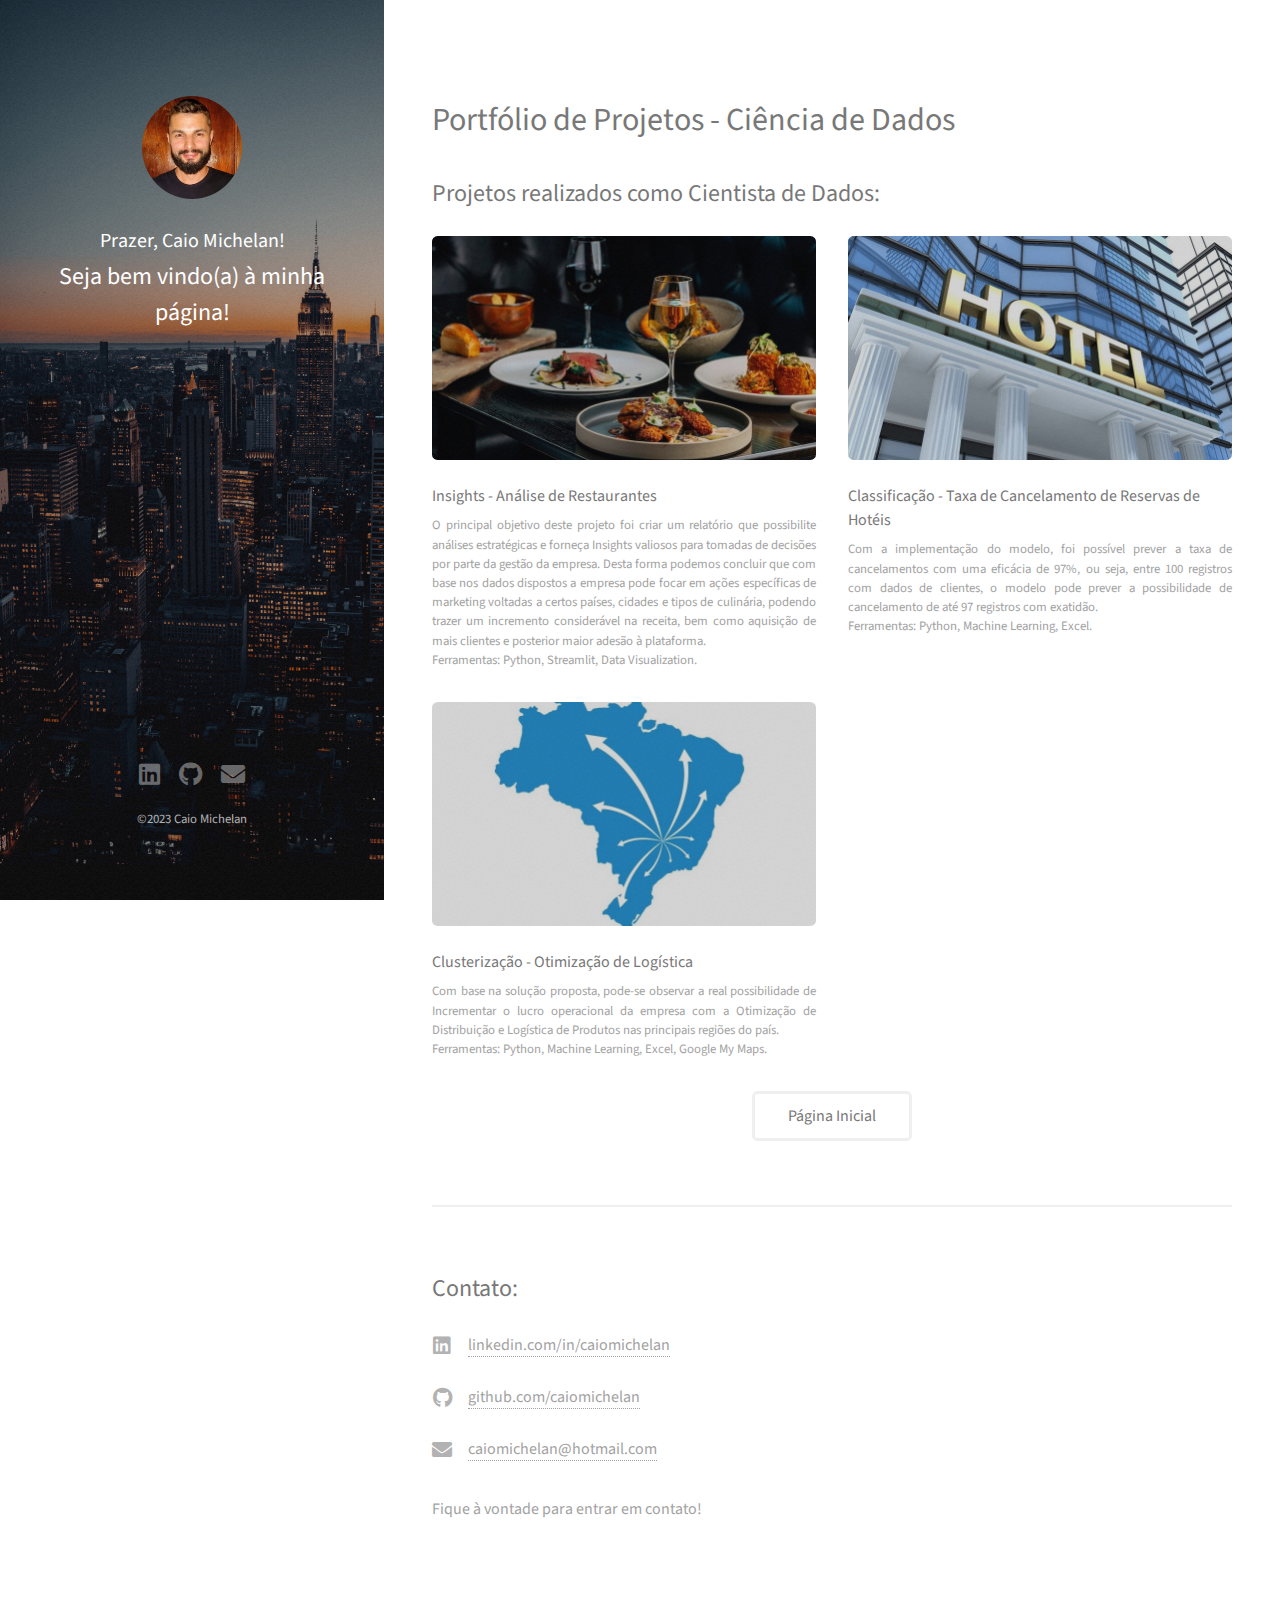
==== portfolio.html @ 1b656cb7 "Update portfolio.html" ====
<!DOCTYPE HTML>
<!--
	Strata by HTML5 UP
	html5up.net | @ajlkn
	Free for personal and commercial use under the CCA 3.0 license (html5up.net/license)
-->
<html>
	<head>
		<title>Caio Michelan</title>
		<meta charset="utf-8" />
		<meta name="viewport" content="width=device-width, initial-scale=1, user-scalable=no" />
		<link rel="stylesheet" href="assets/css/main.css" />
	</head>
	<body class="is-preload">

		<!-- Header -->
			<header id="header">
				<div class="inner" Align="center">
					<a href="index.html" class="image avatar"><img src="images/caio_michelan.jpg" alt="" /></a>
					<h1 Align="center"><strong>Prazer, Caio Michelan!<br /></strong></h1>
						<h2 Align="center">Seja bem vindo(a) à minha página!<br /></h2>
				</div>
			</header>

		<!-- Main -->
			<div id="main">

				<!-- One -->
					<section id="one">
						<h1>Portfólio de Projetos - Ciência de Dados</h1>
						<h2>Projetos realizados como Cientista de Dados:</h2>
						<div class="row">
							<article class="col-6 col-12-xsmall work-item">
								<a href="https://github.com/caiomichelan/insights-analise_restaurantes" class="image fit thumb"><img src="images/Restaurant.jpg" alt="" /></a>
								<h3>Insights - Análise de Restaurantes</h3>
								<p Align="justify">O principal objetivo deste projeto foi criar um relatório que possibilite análises estratégicas e forneça
									Insights valiosos para tomadas de decisões por parte da gestão da empresa. Desta forma podemos concluir que com base nos dados 
									dispostos a empresa pode focar em ações específicas de marketing voltadas a certos países, cidades e tipos de culinária, 
									podendo trazer um incremento considerável na receita, bem como aquisição de mais clientes e posterior maior adesão à plataforma.<br />
									Ferramentas: Python, Streamlit, Data Visualization.
								</p>
							</article>
							<article class="col-6 col-12-xsmall work-item">
								<a href="https://github.com/caiomichelan/classificacao-tx_cancel_reserv_hoteis" class="image fit thumb"><img src="images/Hotel_01.jpg" alt="" /></a>
								<h3>Classificação - Taxa de Cancelamento de Reservas de Hotéis</h3>
								<p Align="justify">Com a implementação do modelo, foi possível prever a taxa de cancelamentos com uma eficácia de 97%, ou seja,
									entre 100 registros com dados de clientes, o modelo pode prever a possibilidade de cancelamento de até 97 registros
									com exatidão.<br />
									Ferramentas: Python, Machine Learning, Excel.
								</p>
							</article>
							<article class="col-6 col-12-xsmall work-item">
								<a href="https://github.com/caiomichelan/clusterizacao-otimizacao_logistica" class="image fit thumb"><img src="images/Map_Log.jpg" alt="" /></a>
								<h3>Clusterização - Otimização de Logística</h3>
								<p Align="justify">Com base na solução proposta, pode-se observar a real possibilidade de Incrementar o lucro operacional da empresa 
									com a Otimização de Distribuição e Logística de Produtos nas principais regiões do país.<br />
									Ferramentas: Python, Machine Learning, Excel, Google My Maps.
								</p>
							</article>							
						</div>
	
						<p Align="center"><a href="index.html" class="button">Página Inicial</a></p>						

					</section>

				<!-- Two -->
					<section id="two">
						<h2>Contato:</h2>
						<div class="row">
							<div class="col-4 col-12-small">
								<ul class="labeled-icons">
									<li>
										<h3 class="icon brands fa-linkedin"><span class="label">LinkedIn</span></h3>
										<a href="https://linkedin.com/in/caiomichelan/">linkedin.com/in/caiomichelan</a>
									</li>
									<li>
										<h3 class="icon brands fa-github"><span class="label">GitHub</span></h3>
										<a href="https://github.com/caiomichelan">github.com/caiomichelan</a>
									</li>
									<li>
										<h3 class="icon solid fa-envelope"><span class="label">Email</span></h3>
										<a href="mailto:caiomichelan@hotmail.com">caiomichelan@hotmail.com</a>
									</li>
								</ul>
							</div>
						</div>
						<p>Fique à vontade para entrar em contato!</p>
					</section>

		<!-- Footer -->
			<footer id="footer" Align="center">
				<div class="inner">
					<ul class="icons">
						<li><a href="https://linkedin.com/in/caiomichelan/" class="icon brands fa-linkedin"><span class="label">LinkedIn</span></a></li>
						<li><a href="https://github.com/caiomichelan" class="icon brands fa-github"><span class="label">Github</span></a></li>
						<li><a href="mailto:caiomichelan@hotmail.com" class="icon solid fa-envelope"><span class="label">Email</span></a></li>
					</ul>
					<ul class="copyright">
						<p>&copy;2023 Caio Michelan <br />
						<!--Design: <a href="http://html5up.net">HTML5 UP</a>-->
						</p>
					</ul>
				</div>
			</footer>

		<!-- Scripts -->
			<script src="assets/js/jquery.min.js"></script>
			<script src="assets/js/jquery.poptrox.min.js"></script>
			<script src="assets/js/browser.min.js"></script>
			<script src="assets/js/breakpoints.min.js"></script>
			<script src="assets/js/util.js"></script>
			<script src="assets/js/main.js"></script>

	</body>
</html>
---- assets/css/main.css ----
@import url("fontawesome-all.min.css");
@import url("https://fonts.googleapis.com/css?family=Source+Sans+Pro:400,400italic");

/*
	Strata by HTML5 UP
	html5up.net | @ajlkn
	Free for personal and commercial use under the CCA 3.0 license (html5up.net/license)
*/

html, body, div, span, applet, object,
iframe, h1, h2, h3, h4, h5, h6, p, blockquote,
pre, a, abbr, acronym, address, big, cite,
code, del, dfn, em, img, ins, kbd, q, s, samp,
small, strike, strong, sub, sup, tt, var, b,
u, i, center, dl, dt, dd, ol, ul, li, fieldset,
form, label, legend, table, caption, tbody,
tfoot, thead, tr, th, td, article, aside,
canvas, details, embed, figure, figcaption,
footer, header, hgroup, menu, nav, output, ruby,
section, summary, time, mark, audio, video {
	margin: 0;
	padding: 0;
	border: 0;
	font-size: 100%;
	font: inherit;
	vertical-align: baseline;}

article, aside, details, figcaption, figure,
footer, header, hgroup, menu, nav, section {
	display: block;}

body {
	line-height: 1;
}

ol, ul {
	list-style: none;
}

blockquote, q {
	quotes: none;
}

	blockquote:before, blockquote:after, q:before, q:after {
		content: '';
		content: none;
	}

table {
	border-collapse: collapse;
	border-spacing: 0;
}

body {
	-webkit-text-size-adjust: none;
}

mark {
	background-color: transparent;
	color: inherit;
}

input::-moz-focus-inner {
	border: 0;
	padding: 0;
}

input, select, textarea {
	-moz-appearance: none;
	-webkit-appearance: none;
	-ms-appearance: none;
	appearance: none;
}

/* Basic */

	html {
		box-sizing: border-box;
	}

	*, *:before, *:after {
		box-sizing: inherit;
	}

	body {
		background: #fff;
	}

		body.is-preload *, body.is-preload *:before, body.is-preload *:after {
			-moz-animation: none !important;
			-webkit-animation: none !important;
			-ms-animation: none !important;
			animation: none !important;
			-moz-transition: none !important;
			-webkit-transition: none !important;
			-ms-transition: none !important;
			transition: none !important;
		}

	body, input, select, textarea {
		color: #a2a2a2;
		font-family: "Source Sans Pro", Helvetica, sans-serif;
		font-size: 16pt;
		font-weight: 400;
		line-height: 1.75em;
	}

	a {
		-moz-transition: color 0.2s ease-in-out, border-color 0.2s ease-in-out;
		-webkit-transition: color 0.2s ease-in-out, border-color 0.2s ease-in-out;
		-ms-transition: color 0.2s ease-in-out, border-color 0.2s ease-in-out;
		transition: color 0.2s ease-in-out, border-color 0.2s ease-in-out;
		border-bottom: dotted 1px;
		color: #246bf0;
		text-decoration: none;
	}

		a:hover {
			border-bottom-color: transparent;
			color: #246bf0 !important;
			text-decoration: none;
		}

	strong, b {
		color: #787878;
		font-weight: 400;
	}

	em, i {
		font-style: italic;
	}

	p {
		margin: 0 0 2em 0;
	}

	h1, h2, h3, h4, h5, h6 {
		color: #787878;
		font-weight: 400;
		line-height: 1em;
		margin: 0 0 1em 0;
	}

		h1 a, h2 a, h3 a, h4 a, h5 a, h6 a {
			color: inherit;
			text-decoration: none;
		}

	h1 {
		font-size: 2em;
		line-height: 1.5em;
	}

	h2 {
		font-size: 1.5em;
		line-height: 1.5em;
	}

	h3 {
		font-size: 1.25em;
		line-height: 1.5em;
	}

	h4 {
		font-size: 1.1em;
		line-height: 1.5em;
	}

	h5 {
		font-size: 0.9em;
		line-height: 1.5em;
	}

	h6 {
		font-size: 0.7em;
		line-height: 1.5em;
	}

	sub {
		font-size: 0.8em;
		position: relative;
		top: 0.5em;
	}

	sup {
		font-size: 0.8em;
		position: relative;
		top: -0.5em;
	}

	hr {
		border: 0;
		border-bottom: solid 2px #efefef;
		margin: 2em 0;
	}

		hr.major {
			margin: 3em 0;
		}

	blockquote {
		border-left: solid 6px #efefef;
		font-style: italic;
		margin: 0 0 2em 0;
		padding: 0.5em 0 0.5em 1.5em;
	}

	code {
		background: #f7f7f7;
		border-radius: 0.35em;
		border: solid 2px #efefef;
		font-family: "Courier New", monospace;
		font-size: 0.9em;
		margin: 0 0.25em;
		padding: 0.25em 0.65em;
	}

	pre {
		-webkit-overflow-scrolling: touch;
		font-family: "Courier New", monospace;
		font-size: 0.9em;
		margin: 0 0 2em 0;
	}

		pre code {
			display: block;
			line-height: 1.75em;
			padding: 1em 1.5em;
			overflow-x: auto;
		}

	.align-left {
		text-align: left;
	}

	.align-center {
		text-align: center;
	}

	.align-right {
		text-align: right;
	}

/* Container */

	.container {
		margin: 0 auto;
		max-width: calc(100% - 4em);
		width: 100%;
	}

		.container.xsmall {
			width: 25%;
		}

		.container.small {
			width: 50%;
		}

		.container.medium {
			width: 75%;
		}

		.container.large {
			width: 125%;
		}

		.container.xlarge {
			width: 150%;
		}

		.container.max {
			width: 100%;
		}

		@media screen and (max-width: 980px) {

			.container {
				width: 100% !important;
				max-width: 100% !important;
			}

		}

		@media screen and (max-width: 480px) {

			.container {
				max-width: calc(100% - 3em);
			}

		}

/* Row */

	.row {
		display: flex;
		flex-wrap: wrap;
		box-sizing: border-box;
		align-items: stretch;
	}

		.row > * {
			box-sizing: border-box;
		}

		.row.gtr-uniform > * > :last-child {
			margin-bottom: 0;
		}

		.row.aln-left {
			justify-content: flex-start;
		}

		.row.aln-center {
			justify-content: center;
		}

		.row.aln-right {
			justify-content: flex-end;
		}

		.row.aln-top {
			align-items: flex-start;
		}

		.row.aln-middle {
			align-items: center;
		}

		.row.aln-bottom {
			align-items: flex-end;
		}

		.row > .imp {
			order: -1;
		}

		.row > .col-1 {
			width: 8.33333%;
		}

		.row > .off-1 {
			margin-left: 8.33333%;
		}

		.row > .col-2 {
			width: 16.66667%;
		}

		.row > .off-2 {
			margin-left: 16.66667%;
		}

		.row > .col-3 {
			width: 25%;
		}

		.row > .off-3 {
			margin-left: 25%;
		}

		.row > .col-4 {
			width: 33.33333%;
		}

		.row > .off-4 {
			margin-left: 33.33333%;
		}

		.row > .col-5 {
			width: 41.66667%;
		}

		.row > .off-5 {
			margin-left: 41.66667%;
		}

		.row > .col-6 {
			width: 50%;
		}

		.row > .off-6 {
			margin-left: 50%;
		}

		.row > .col-7 {
			width: 58.33333%;
		}

		.row > .off-7 {
			margin-left: 58.33333%;
		}

		.row > .col-8 {
			width: 66.66667%;
		}

		.row > .off-8 {
			margin-left: 66.66667%;
		}

		.row > .col-9 {
			width: 75%;
		}

		.row > .off-9 {
			margin-left: 75%;
		}

		.row > .col-10 {
			width: 83.33333%;
		}

		.row > .off-10 {
			margin-left: 83.33333%;
		}

		.row > .col-11 {
			width: 91.66667%;
		}

		.row > .off-11 {
			margin-left: 91.66667%;
		}

		.row > .col-12 {
			width: 100%;
		}

		.row > .off-12 {
			margin-left: 100%;
		}

		.row.gtr-0 {
			margin-top: 0;
			margin-left: 0em;
		}

			.row.gtr-0 > * {
				padding: 0 0 0 0em;
			}

			.row.gtr-0.gtr-uniform {
				margin-top: 0em;
			}

				.row.gtr-0.gtr-uniform > * {
					padding-top: 0em;
				}

		.row.gtr-25 {
			margin-top: 0;
			margin-left: -0.625em;
		}

			.row.gtr-25 > * {
				padding: 0 0 0 0.625em;
			}

			.row.gtr-25.gtr-uniform {
				margin-top: -0.625em;
			}

				.row.gtr-25.gtr-uniform > * {
					padding-top: 0.625em;
				}

		.row.gtr-50 {
			margin-top: 0;
			margin-left: -1.25em;
		}

			.row.gtr-50 > * {
				padding: 0 0 0 1.25em;
			}

			.row.gtr-50.gtr-uniform {
				margin-top: -1.25em;
			}

				.row.gtr-50.gtr-uniform > * {
					padding-top: 1.25em;
				}

		.row {
			margin-top: 0;
			margin-left: -2.5em;
		}

			.row > * {
				padding: 0 0 0 2.5em;
			}

			.row.gtr-uniform {
				margin-top: -2.5em;
			}

				.row.gtr-uniform > * {
					padding-top: 2.5em;
				}

		.row.gtr-150 {
			margin-top: 0;
			margin-left: -3.75em;
		}

			.row.gtr-150 > * {
				padding: 0 0 0 3.75em;
			}

			.row.gtr-150.gtr-uniform {
				margin-top: -3.75em;
			}

				.row.gtr-150.gtr-uniform > * {
					padding-top: 3.75em;
				}

		.row.gtr-200 {
			margin-top: 0;
			margin-left: -5em;
		}

			.row.gtr-200 > * {
				padding: 0 0 0 5em;
			}

			.row.gtr-200.gtr-uniform {
				margin-top: -5em;
			}

				.row.gtr-200.gtr-uniform > * {
					padding-top: 5em;
				}

		@media screen and (max-width: 1800px) {

			.row {
				display: flex;
				flex-wrap: wrap;
				box-sizing: border-box;
				align-items: stretch;
			}

				.row > * {
					box-sizing: border-box;
				}

				.row.gtr-uniform > * > :last-child {
					margin-bottom: 0;
				}

				.row.aln-left {
					justify-content: flex-start;
				}

				.row.aln-center {
					justify-content: center;
				}

				.row.aln-right {
					justify-content: flex-end;
				}

				.row.aln-top {
					align-items: flex-start;
				}

				.row.aln-middle {
					align-items: center;
				}

				.row.aln-bottom {
					align-items: flex-end;
				}

				.row > .imp-xlarge {
					order: -1;
				}

				.row > .col-1-xlarge {
					width: 8.33333%;
				}

				.row > .off-1-xlarge {
					margin-left: 8.33333%;
				}

				.row > .col-2-xlarge {
					width: 16.66667%;
				}

				.row > .off-2-xlarge {
					margin-left: 16.66667%;
				}

				.row > .col-3-xlarge {
					width: 25%;
				}

				.row > .off-3-xlarge {
					margin-left: 25%;
				}

				.row > .col-4-xlarge {
					width: 33.33333%;
				}

				.row > .off-4-xlarge {
					margin-left: 33.33333%;
				}

				.row > .col-5-xlarge {
					width: 41.66667%;
				}

				.row > .off-5-xlarge {
					margin-left: 41.66667%;
				}

				.row > .col-6-xlarge {
					width: 50%;
				}

				.row > .off-6-xlarge {
					margin-left: 50%;
				}

				.row > .col-7-xlarge {
					width: 58.33333%;
				}

				.row > .off-7-xlarge {
					margin-left: 58.33333%;
				}

				.row > .col-8-xlarge {
					width: 66.66667%;
				}

				.row > .off-8-xlarge {
					margin-left: 66.66667%;
				}

				.row > .col-9-xlarge {
					width: 75%;
				}

				.row > .off-9-xlarge {
					margin-left: 75%;
				}

				.row > .col-10-xlarge {
					width: 83.33333%;
				}

				.row > .off-10-xlarge {
					margin-left: 83.33333%;
				}

				.row > .col-11-xlarge {
					width: 91.66667%;
				}

				.row > .off-11-xlarge {
					margin-left: 91.66667%;
				}

				.row > .col-12-xlarge {
					width: 100%;
				}

				.row > .off-12-xlarge {
					margin-left: 100%;
				}

				.row.gtr-0 {
					margin-top: 0;
					margin-left: 0em;
				}

					.row.gtr-0 > * {
						padding: 0 0 0 0em;
					}

					.row.gtr-0.gtr-uniform {
						margin-top: 0em;
					}

						.row.gtr-0.gtr-uniform > * {
							padding-top: 0em;
						}

				.row.gtr-25 {
					margin-top: 0;
					margin-left: -0.625em;
				}

					.row.gtr-25 > * {
						padding: 0 0 0 0.625em;
					}

					.row.gtr-25.gtr-uniform {
						margin-top: -0.625em;
					}

						.row.gtr-25.gtr-uniform > * {
							padding-top: 0.625em;
						}

				.row.gtr-50 {
					margin-top: 0;
					margin-left: -1.25em;
				}

					.row.gtr-50 > * {
						padding: 0 0 0 1.25em;
					}

					.row.gtr-50.gtr-uniform {
						margin-top: -1.25em;
					}

						.row.gtr-50.gtr-uniform > * {
							padding-top: 1.25em;
						}

				.row {
					margin-top: 0;
					margin-left: -2.5em;
				}

					.row > * {
						padding: 0 0 0 2.5em;
					}

					.row.gtr-uniform {
						margin-top: -2.5em;
					}

						.row.gtr-uniform > * {
							padding-top: 2.5em;
						}

				.row.gtr-150 {
					margin-top: 0;
					margin-left: -3.75em;
				}

					.row.gtr-150 > * {
						padding: 0 0 0 3.75em;
					}

					.row.gtr-150.gtr-uniform {
						margin-top: -3.75em;
					}

						.row.gtr-150.gtr-uniform > * {
							padding-top: 3.75em;
						}

				.row.gtr-200 {
					margin-top: 0;
					margin-left: -5em;
				}

					.row.gtr-200 > * {
						padding: 0 0 0 5em;
					}

					.row.gtr-200.gtr-uniform {
						margin-top: -5em;
					}

						.row.gtr-200.gtr-uniform > * {
							padding-top: 5em;
						}

		}

		@media screen and (max-width: 1280px) {

			.row {
				display: flex;
				flex-wrap: wrap;
				box-sizing: border-box;
				align-items: stretch;
			}

				.row > * {
					box-sizing: border-box;
				}

				.row.gtr-uniform > * > :last-child {
					margin-bottom: 0;
				}

				.row.aln-left {
					justify-content: flex-start;
				}

				.row.aln-center {
					justify-content: center;
				}

				.row.aln-right {
					justify-content: flex-end;
				}

				.row.aln-top {
					align-items: flex-start;
				}

				.row.aln-middle {
					align-items: center;
				}

				.row.aln-bottom {
					align-items: flex-end;
				}

				.row > .imp-large {
					order: -1;
				}

				.row > .col-1-large {
					width: 8.33333%;
				}

				.row > .off-1-large {
					margin-left: 8.33333%;
				}

				.row > .col-2-large {
					width: 16.66667%;
				}

				.row > .off-2-large {
					margin-left: 16.66667%;
				}

				.row > .col-3-large {
					width: 25%;
				}

				.row > .off-3-large {
					margin-left: 25%;
				}

				.row > .col-4-large {
					width: 33.33333%;
				}

				.row > .off-4-large {
					margin-left: 33.33333%;
				}

				.row > .col-5-large {
					width: 41.66667%;
				}

				.row > .off-5-large {
					margin-left: 41.66667%;
				}

				.row > .col-6-large {
					width: 50%;
				}

				.row > .off-6-large {
					margin-left: 50%;
				}

				.row > .col-7-large {
					width: 58.33333%;
				}

				.row > .off-7-large {
					margin-left: 58.33333%;
				}

				.row > .col-8-large {
					width: 66.66667%;
				}

				.row > .off-8-large {
					margin-left: 66.66667%;
				}

				.row > .col-9-large {
					width: 75%;
				}

				.row > .off-9-large {
					margin-left: 75%;
				}

				.row > .col-10-large {
					width: 83.33333%;
				}

				.row > .off-10-large {
					margin-left: 83.33333%;
				}

				.row > .col-11-large {
					width: 91.66667%;
				}

				.row > .off-11-large {
					margin-left: 91.66667%;
				}

				.row > .col-12-large {
					width: 100%;
				}

				.row > .off-12-large {
					margin-left: 100%;
				}

				.row.gtr-0 {
					margin-top: 0;
					margin-left: 0em;
				}

					.row.gtr-0 > * {
						padding: 0 0 0 0em;
					}

					.row.gtr-0.gtr-uniform {
						margin-top: 0em;
					}

						.row.gtr-0.gtr-uniform > * {
							padding-top: 0em;
						}

				.row.gtr-25 {
					margin-top: 0;
					margin-left: -0.5em;
				}

					.row.gtr-25 > * {
						padding: 0 0 0 0.5em;
					}

					.row.gtr-25.gtr-uniform {
						margin-top: -0.5em;
					}

						.row.gtr-25.gtr-uniform > * {
							padding-top: 0.5em;
						}

				.row.gtr-50 {
					margin-top: 0;
					margin-left: -1em;
				}

					.row.gtr-50 > * {
						padding: 0 0 0 1em;
					}

					.row.gtr-50.gtr-uniform {
						margin-top: -1em;
					}

						.row.gtr-50.gtr-uniform > * {
							padding-top: 1em;
						}

				.row {
					margin-top: 0;
					margin-left: -2em;
				}

					.row > * {
						padding: 0 0 0 2em;
					}

					.row.gtr-uniform {
						margin-top: -2em;
					}

						.row.gtr-uniform > * {
							padding-top: 2em;
						}

				.row.gtr-150 {
					margin-top: 0;
					margin-left: -3em;
				}

					.row.gtr-150 > * {
						padding: 0 0 0 3em;
					}

					.row.gtr-150.gtr-uniform {
						margin-top: -3em;
					}

						.row.gtr-150.gtr-uniform > * {
							padding-top: 3em;
						}

				.row.gtr-200 {
					margin-top: 0;
					margin-left: -4em;
				}

					.row.gtr-200 > * {
						padding: 0 0 0 4em;
					}

					.row.gtr-200.gtr-uniform {
						margin-top: -4em;
					}

						.row.gtr-200.gtr-uniform > * {
							padding-top: 4em;
						}

		}

		@media screen and (max-width: 980px) {

			.row {
				display: flex;
				flex-wrap: wrap;
				box-sizing: border-box;
				align-items: stretch;
			}

				.row > * {
					box-sizing: border-box;
				}

				.row.gtr-uniform > * > :last-child {
					margin-bottom: 0;
				}

				.row.aln-left {
					justify-content: flex-start;
				}

				.row.aln-center {
					justify-content: center;
				}

				.row.aln-right {
					justify-content: flex-end;
				}

				.row.aln-top {
					align-items: flex-start;
				}

				.row.aln-middle {
					align-items: center;
				}

				.row.aln-bottom {
					align-items: flex-end;
				}

				.row > .imp-medium {
					order: -1;
				}

				.row > .col-1-medium {
					width: 8.33333%;
				}

				.row > .off-1-medium {
					margin-left: 8.33333%;
				}

				.row > .col-2-medium {
					width: 16.66667%;
				}

				.row > .off-2-medium {
					margin-left: 16.66667%;
				}

				.row > .col-3-medium {
					width: 25%;
				}

				.row > .off-3-medium {
					margin-left: 25%;
				}

				.row > .col-4-medium {
					width: 33.33333%;
				}

				.row > .off-4-medium {
					margin-left: 33.33333%;
				}

				.row > .col-5-medium {
					width: 41.66667%;
				}

				.row > .off-5-medium {
					margin-left: 41.66667%;
				}

				.row > .col-6-medium {
					width: 50%;
				}

				.row > .off-6-medium {
					margin-left: 50%;
				}

				.row > .col-7-medium {
					width: 58.33333%;
				}

				.row > .off-7-medium {
					margin-left: 58.33333%;
				}

				.row > .col-8-medium {
					width: 66.66667%;
				}

				.row > .off-8-medium {
					margin-left: 66.66667%;
				}

				.row > .col-9-medium {
					width: 75%;
				}

				.row > .off-9-medium {
					margin-left: 75%;
				}

				.row > .col-10-medium {
					width: 83.33333%;
				}

				.row > .off-10-medium {
					margin-left: 83.33333%;
				}

				.row > .col-11-medium {
					width: 91.66667%;
				}

				.row > .off-11-medium {
					margin-left: 91.66667%;
				}

				.row > .col-12-medium {
					width: 100%;
				}

				.row > .off-12-medium {
					margin-left: 100%;
				}

				.row.gtr-0 {
					margin-top: 0;
					margin-left: 0em;
				}

					.row.gtr-0 > * {
						padding: 0 0 0 0em;
					}

					.row.gtr-0.gtr-uniform {
						margin-top: 0em;
					}

						.row.gtr-0.gtr-uniform > * {
							padding-top: 0em;
						}

				.row.gtr-25 {
					margin-top: 0;
					margin-left: -0.5em;
				}

					.row.gtr-25 > * {
						padding: 0 0 0 0.5em;
					}

					.row.gtr-25.gtr-uniform {
						margin-top: -0.5em;
					}

						.row.gtr-25.gtr-uniform > * {
							padding-top: 0.5em;
						}

				.row.gtr-50 {
					margin-top: 0;
					margin-left: -1em;
				}

					.row.gtr-50 > * {
						padding: 0 0 0 1em;
					}

					.row.gtr-50.gtr-uniform {
						margin-top: -1em;
					}

						.row.gtr-50.gtr-uniform > * {
							padding-top: 1em;
						}

				.row {
					margin-top: 0;
					margin-left: -2em;
				}

					.row > * {
						padding: 0 0 0 2em;
					}

					.row.gtr-uniform {
						margin-top: -2em;
					}

						.row.gtr-uniform > * {
							padding-top: 2em;
						}

				.row.gtr-150 {
					margin-top: 0;
					margin-left: -3em;
				}

					.row.gtr-150 > * {
						padding: 0 0 0 3em;
					}

					.row.gtr-150.gtr-uniform {
						margin-top: -3em;
					}

						.row.gtr-150.gtr-uniform > * {
							padding-top: 3em;
						}

				.row.gtr-200 {
					margin-top: 0;
					margin-left: -4em;
				}

					.row.gtr-200 > * {
						padding: 0 0 0 4em;
					}

					.row.gtr-200.gtr-uniform {
						margin-top: -4em;
					}

						.row.gtr-200.gtr-uniform > * {
							padding-top: 4em;
						}

		}

		@media screen and (max-width: 736px) {

			.row {
				display: flex;
				flex-wrap: wrap;
				box-sizing: border-box;
				align-items: stretch;
			}

				.row > * {
					box-sizing: border-box;
				}

				.row.gtr-uniform > * > :last-child {
					margin-bottom: 0;
				}

				.row.aln-left {
					justify-content: flex-start;
				}

				.row.aln-center {
					justify-content: center;
				}

				.row.aln-right {
					justify-content: flex-end;
				}

				.row.aln-top {
					align-items: flex-start;
				}

				.row.aln-middle {
					align-items: center;
				}

				.row.aln-bottom {
					align-items: flex-end;
				}

				.row > .imp-small {
					order: -1;
				}

				.row > .col-1-small {
					width: 8.33333%;
				}

				.row > .off-1-small {
					margin-left: 8.33333%;
				}

				.row > .col-2-small {
					width: 16.66667%;
				}

				.row > .off-2-small {
					margin-left: 16.66667%;
				}

				.row > .col-3-small {
					width: 25%;
				}

				.row > .off-3-small {
					margin-left: 25%;
				}

				.row > .col-4-small {
					width: 33.33333%;
				}

				.row > .off-4-small {
					margin-left: 33.33333%;
				}

				.row > .col-5-small {
					width: 41.66667%;
				}

				.row > .off-5-small {
					margin-left: 41.66667%;
				}

				.row > .col-6-small {
					width: 50%;
				}

				.row > .off-6-small {
					margin-left: 50%;
				}

				.row > .col-7-small {
					width: 58.33333%;
				}

				.row > .off-7-small {
					margin-left: 58.33333%;
				}

				.row > .col-8-small {
					width: 66.66667%;
				}

				.row > .off-8-small {
					margin-left: 66.66667%;
				}

				.row > .col-9-small {
					width: 75%;
				}

				.row > .off-9-small {
					margin-left: 75%;
				}

				.row > .col-10-small {
					width: 83.33333%;
				}

				.row > .off-10-small {
					margin-left: 83.33333%;
				}

				.row > .col-11-small {
					width: 91.66667%;
				}

				.row > .off-11-small {
					margin-left: 91.66667%;
				}

				.row > .col-12-small {
					width: 100%;
				}

				.row > .off-12-small {
					margin-left: 100%;
				}

				.row.gtr-0 {
					margin-top: 0;
					margin-left: 0em;
				}

					.row.gtr-0 > * {
						padding: 0 0 0 0em;
					}

					.row.gtr-0.gtr-uniform {
						margin-top: 0em;
					}

						.row.gtr-0.gtr-uniform > * {
							padding-top: 0em;
						}

				.row.gtr-25 {
					margin-top: 0;
					margin-left: -0.375em;
				}

					.row.gtr-25 > * {
						padding: 0 0 0 0.375em;
					}

					.row.gtr-25.gtr-uniform {
						margin-top: -0.375em;
					}

						.row.gtr-25.gtr-uniform > * {
							padding-top: 0.375em;
						}

				.row.gtr-50 {
					margin-top: 0;
					margin-left: -0.75em;
				}

					.row.gtr-50 > * {
						padding: 0 0 0 0.75em;
					}

					.row.gtr-50.gtr-uniform {
						margin-top: -0.75em;
					}

						.row.gtr-50.gtr-uniform > * {
							padding-top: 0.75em;
						}

				.row {
					margin-top: 0;
					margin-left: -1.5em;
				}

					.row > * {
						padding: 0 0 0 1.5em;
					}

					.row.gtr-uniform {
						margin-top: -1.5em;
					}

						.row.gtr-uniform > * {
							padding-top: 1.5em;
						}

				.row.gtr-150 {
					margin-top: 0;
					margin-left: -2.25em;
				}

					.row.gtr-150 > * {
						padding: 0 0 0 2.25em;
					}

					.row.gtr-150.gtr-uniform {
						margin-top: -2.25em;
					}

						.row.gtr-150.gtr-uniform > * {
							padding-top: 2.25em;
						}

				.row.gtr-200 {
					margin-top: 0;
					margin-left: -3em;
				}

					.row.gtr-200 > * {
						padding: 0 0 0 3em;
					}

					.row.gtr-200.gtr-uniform {
						margin-top: -3em;
					}

						.row.gtr-200.gtr-uniform > * {
							padding-top: 3em;
						}

		}

		@media screen and (max-width: 480px) {

			.row {
				display: flex;
				flex-wrap: wrap;
				box-sizing: border-box;
				align-items: stretch;
			}

				.row > * {
					box-sizing: border-box;
				}

				.row.gtr-uniform > * > :last-child {
					margin-bottom: 0;
				}

				.row.aln-left {
					justify-content: flex-start;
				}

				.row.aln-center {
					justify-content: center;
				}

				.row.aln-right {
					justify-content: flex-end;
				}

				.row.aln-top {
					align-items: flex-start;
				}

				.row.aln-middle {
					align-items: center;
				}

				.row.aln-bottom {
					align-items: flex-end;
				}

				.row > .imp-xsmall {
					order: -1;
				}

				.row > .col-1-xsmall {
					width: 8.33333%;
				}

				.row > .off-1-xsmall {
					margin-left: 8.33333%;
				}

				.row > .col-2-xsmall {
					width: 16.66667%;
				}

				.row > .off-2-xsmall {
					margin-left: 16.66667%;
				}

				.row > .col-3-xsmall {
					width: 25%;
				}

				.row > .off-3-xsmall {
					margin-left: 25%;
				}

				.row > .col-4-xsmall {
					width: 33.33333%;
				}

				.row > .off-4-xsmall {
					margin-left: 33.33333%;
				}

				.row > .col-5-xsmall {
					width: 41.66667%;
				}

				.row > .off-5-xsmall {
					margin-left: 41.66667%;
				}

				.row > .col-6-xsmall {
					width: 50%;
				}

				.row > .off-6-xsmall {
					margin-left: 50%;
				}

				.row > .col-7-xsmall {
					width: 58.33333%;
				}

				.row > .off-7-xsmall {
					margin-left: 58.33333%;
				}

				.row > .col-8-xsmall {
					width: 66.66667%;
				}

				.row > .off-8-xsmall {
					margin-left: 66.66667%;
				}

				.row > .col-9-xsmall {
					width: 75%;
				}

				.row > .off-9-xsmall {
					margin-left: 75%;
				}

				.row > .col-10-xsmall {
					width: 83.33333%;
				}

				.row > .off-10-xsmall {
					margin-left: 83.33333%;
				}

				.row > .col-11-xsmall {
					width: 91.66667%;
				}

				.row > .off-11-xsmall {
					margin-left: 91.66667%;
				}

				.row > .col-12-xsmall {
					width: 100%;
				}

				.row > .off-12-xsmall {
					margin-left: 100%;
				}

				.row.gtr-0 {
					margin-top: 0;
					margin-left: 0em;
				}

					.row.gtr-0 > * {
						padding: 0 0 0 0em;
					}

					.row.gtr-0.gtr-uniform {
						margin-top: 0em;
					}

						.row.gtr-0.gtr-uniform > * {
							padding-top: 0em;
						}

				.row.gtr-25 {
					margin-top: 0;
					margin-left: -0.375em;
				}

					.row.gtr-25 > * {
						padding: 0 0 0 0.375em;
					}

					.row.gtr-25.gtr-uniform {
						margin-top: -0.375em;
					}

						.row.gtr-25.gtr-uniform > * {
							padding-top: 0.375em;
						}

				.row.gtr-50 {
					margin-top: 0;
					margin-left: -0.75em;
				}

					.row.gtr-50 > * {
						padding: 0 0 0 0.75em;
					}

					.row.gtr-50.gtr-uniform {
						margin-top: -0.75em;
					}

						.row.gtr-50.gtr-uniform > * {
							padding-top: 0.75em;
						}

				.row {
					margin-top: 0;
					margin-left: -1.5em;
				}

					.row > * {
						padding: 0 0 0 1.5em;
					}

					.row.gtr-uniform {
						margin-top: -1.5em;
					}

						.row.gtr-uniform > * {
							padding-top: 1.5em;
						}

				.row.gtr-150 {
					margin-top: 0;
					margin-left: -2.25em;
				}

					.row.gtr-150 > * {
						padding: 0 0 0 2.25em;
					}

					.row.gtr-150.gtr-uniform {
						margin-top: -2.25em;
					}

						.row.gtr-150.gtr-uniform > * {
							padding-top: 2.25em;
						}

				.row.gtr-200 {
					margin-top: 0;
					margin-left: -3em;
				}

					.row.gtr-200 > * {
						padding: 0 0 0 3em;
					}

					.row.gtr-200.gtr-uniform {
						margin-top: -3em;
					}

						.row.gtr-200.gtr-uniform > * {
							padding-top: 3em;
						}

		}

/* Section/Article */

	section.special, article.special {
		text-align: center;
	}

	header p {
		color: #b2b2b2;
		position: relative;
		margin: 0 0 1.5em 0;
	}

	header h2 + p {
		font-size: 1.25em;
		margin-top: -1em;
		line-height: 1.5em;
	}

	header h3 + p {
		font-size: 1.1em;
		margin-top: -0.8em;
		line-height: 1.5em;
	}

	header h4 + p,
	header h5 + p,
	header h6 + p {
		font-size: 0.9em;
		margin-top: -0.6em;
		line-height: 1.5em;
	}

	header.major h2 {
		font-size: 2em;
	}

/* Form */

	form {
		margin: 0 0 2em 0;
	}

	label {
		color: #787878;
		display: block;
		font-size: 0.9em;
		font-weight: 400;
		margin: 0 0 1em 0;
	}

	input[type="text"],
	input[type="password"],
	input[type="email"],
	select,
	textarea {
		-moz-appearance: none;
		-webkit-appearance: none;
		-ms-appearance: none;
		appearance: none;
		background: #f7f7f7;
		border-radius: 0.35em;
		border: solid 2px transparent;
		color: inherit;
		display: block;
		outline: 0;
		padding: 0 0.75em;
		text-decoration: none;
		width: 100%;
	}

		input[type="text"]:invalid,
		input[type="password"]:invalid,
		input[type="email"]:invalid,
		select:invalid,
		textarea:invalid {
			box-shadow: none;
		}

		input[type="text"]:focus,
		input[type="password"]:focus,
		input[type="email"]:focus,
		select:focus,
		textarea:focus {
			border-color: #246bf0;
		}

	select {
		background-image: url("data:image/svg+xml;charset=utf8,%3Csvg xmlns='http://www.w3.org/2000/svg' width='40' height='40' preserveAspectRatio='none' viewBox='0 0 40 40'%3E%3Cpath d='M9.4,12.3l10.4,10.4l10.4-10.4c0.2-0.2,0.5-0.4,0.9-0.4c0.3,0,0.6,0.1,0.9,0.4l3.3,3.3c0.2,0.2,0.4,0.5,0.4,0.9 c0,0.4-0.1,0.6-0.4,0.9L20.7,31.9c-0.2,0.2-0.5,0.4-0.9,0.4c-0.3,0-0.6-0.1-0.9-0.4L4.3,17.3c-0.2-0.2-0.4-0.5-0.4-0.9 c0-0.4,0.1-0.6,0.4-0.9l3.3-3.3c0.2-0.2,0.5-0.4,0.9-0.4S9.1,12.1,9.4,12.3z' fill='%23dfdfdf' /%3E%3C/svg%3E");
		background-size: 1.25rem;
		background-repeat: no-repeat;
		background-position: calc(100% - 1rem) center;
		height: 2.75em;
		padding-right: 2.75em;
		text-overflow: ellipsis;
	}

		select option {
			color: #787878;
			background: #fff;
		}

		select:focus::-ms-value {
			background-color: transparent;
		}

		select::-ms-expand {
			display: none;
		}

	input[type="text"],
	input[type="password"],
	input[type="email"],
	select {
		height: 2.75em;
	}

	textarea {
		padding: 0.75em;
	}

	input[type="checkbox"],
	input[type="radio"] {
		-moz-appearance: none;
		-webkit-appearance: none;
		-ms-appearance: none;
		appearance: none;
		display: block;
		float: left;
		margin-right: -2em;
		opacity: 0;
		width: 1em;
		z-index: -1;
	}

		input[type="checkbox"] + label,
		input[type="radio"] + label {
			text-decoration: none;
			color: #a2a2a2;
			cursor: pointer;
			display: inline-block;
			font-size: 1em;
			font-weight: 400;
			padding-left: 2.4em;
			padding-right: 0.75em;
			position: relative;
		}

			input[type="checkbox"] + label:before,
			input[type="radio"] + label:before {
				-moz-osx-font-smoothing: grayscale;
				-webkit-font-smoothing: antialiased;
				display: inline-block;
				font-style: normal;
				font-variant: normal;
				text-rendering: auto;
				line-height: 1;
				text-transform: none !important;
				font-family: 'Font Awesome 5 Free';
				font-weight: 900;
			}

			input[type="checkbox"] + label:before,
			input[type="radio"] + label:before {
				background: #f7f7f7;
				border-radius: 0.35em;
				border: solid 2px transparent;
				content: '';
				display: inline-block;
				font-size: 0.8em;
				height: 2.0625em;
				left: 0;
				line-height: 1.85625em;
				position: absolute;
				text-align: center;
				top: 0;
				width: 2.0625em;
			}

		input[type="checkbox"]:checked + label:before,
		input[type="radio"]:checked + label:before {
			background: #787878;
			border-color: #787878;
			color: #fff;
			content: '\f00c';
		}

		input[type="checkbox"]:focus + label:before,
		input[type="radio"]:focus + label:before {
			border-color: #246bf0;
		}

	input[type="checkbox"] + label:before {
		border-radius: 0.35em;
	}

	input[type="radio"] + label:before {
		border-radius: 100%;
	}

	::-webkit-input-placeholder {
		color: #b2b2b2 !important;
		opacity: 1.0;
	}

	:-moz-placeholder {
		color: #b2b2b2 !important;
		opacity: 1.0;
	}

	::-moz-placeholder {
		color: #b2b2b2 !important;
		opacity: 1.0;
	}

	:-ms-input-placeholder {
		color: #b2b2b2 !important;
		opacity: 1.0;
	}

/* Box */

	.box {
		border-radius: 0.35em;
		border: solid 2px #efefef;
		margin-bottom: 2em;
		padding: 1.5em;
	}

		.box > :last-child,
		.box > :last-child > :last-child,
		.box > :last-child > :last-child > :last-child {
			margin-bottom: 0;
		}

		.box.alt {
			border: 0;
			border-radius: 0;
			padding: 0;
		}

/* Icon */

	.icon {
		text-decoration: none;
		border-bottom: none;
		position: relative;
	}

		.icon:before {
			-moz-osx-font-smoothing: grayscale;
			-webkit-font-smoothing: antialiased;
			display: inline-block;
			font-style: normal;
			font-variant: normal;
			text-rendering: auto;
			line-height: 1;
			text-transform: none !important;
			font-family: 'Font Awesome 5 Free';
			font-weight: 400;
		}

		.icon > .label {
			display: none;
		}

		.icon:before {
			line-height: inherit;
		}

		.icon.solid:before {
			font-weight: 900;
		}

		.icon.brands:before {
			font-family: 'Font Awesome 5 Brands';
		}

/* Image */

	.image {
		border-radius: 0.35em;
		border: 0;
		display: inline-block;
		position: relative;
	}

		.image:before {
			-moz-transition: opacity 0.2s ease-in-out;
			-webkit-transition: opacity 0.2s ease-in-out;
			-ms-transition: opacity 0.2s ease-in-out;
			transition: opacity 0.2s ease-in-out;
			background: url("images/overlay.png");
			border-radius: 0.35em;
			content: '';
			display: block;
			height: 100%;
			left: 0;
			opacity: 0.5;
			position: absolute;
			top: 0;
			width: 100%;
		}

		.image.thumb {
			text-align: center;
		}

			.image.thumb:after {
				-moz-transition: opacity 0.2s ease-in-out;
				-webkit-transition: opacity 0.2s ease-in-out;
				-ms-transition: opacity 0.2s ease-in-out;
				transition: opacity 0.2s ease-in-out;
				border-radius: 0.35em;
				border: solid 3px rgba(255, 255, 255, 0.5);
				color: #fff;
				content: 'View';
				display: inline-block;
				font-size: 0.8em;
				font-weight: 400;
				left: 50%;
				line-height: 2.25em;
				margin: -1.25em 0 0 -3em;
				opacity: 0;
				padding: 0 1.5em;
				position: absolute;
				text-align: center;
				text-decoration: none;
				top: 50%;
				white-space: nowrap;
			}

			.image.thumb:hover:after {
				opacity: 1.0;
			}

			.image.thumb:hover:before {
				background: url("images/overlay.png"), url("images/overlay.png");
				opacity: 1.0;
			}

		.image img {
			border-radius: 0.35em;
			display: block;
		}

		.image.left {
			float: left;
			margin: 0 1.5em 1em 0;
			top: 0.25em;
		}

		.image.right {
			float: right;
			margin: 0 0 1em 1.5em;
			top: 0.25em;
		}

		.image.left, .image.right {
			max-width: 40%;
		}

			.image.left img, .image.right img {
				width: 100%;
			}

		.image.fit {
			display: block;
			margin: 0 0 2em 0;
			width: 100%;
		}

			.image.fit img {
				width: 100%;
			}

		.image.avatar {
			border-radius: 100%;
		}

			.image.avatar:before {
				display: none;
			}

			.image.avatar img {
				border-radius: 100%;
				width: 100%;
			}

/* List */

	ol {
		list-style: decimal;
		margin: 0 0 2em 0;
		padding-left: 1.25em;
	}

		ol li {
			padding-left: 0.25em;
		}

	ul {
		list-style: disc;
		margin: 0 0 2em 0;
		padding-left: 1em;
	}

		ul li {
			padding-left: 0.5em;
		}

		ul.alt {
			list-style: none;
			padding-left: 0;
		}

			ul.alt li {
				border-top: solid 2px #efefef;
				padding: 0.5em 0;
			}

				ul.alt li:first-child {
					border-top: 0;
					padding-top: 0;
				}

	dl {
		margin: 0 0 2em 0;
	}

/* Icons */

	ul.icons {
		cursor: default;
		list-style: none;
		padding-left: 0;
	}

		ul.icons li {
			display: inline-block;
			padding: 0 1em 0 0;
		}

			ul.icons li:last-child {
				padding-right: 0;
			}

			ul.icons li .icon:before {
				font-size: 1.5em;
			}

/* Labeled Icons */

	ul.labeled-icons {
		list-style: none;
		padding: 0;
	}

		ul.labeled-icons li {
			line-height: 1.75em;
			margin: 1.5em 0 0 0;
			padding-left: 2.25em;
			position: relative;
		}

			ul.labeled-icons li:first-child {
				margin-top: 0;
			}

			ul.labeled-icons li a {
				color: inherit;
			}

			ul.labeled-icons li h3 {
				color: #b2b2b2;
				left: 0;
				position: absolute;
				text-align: center;
				top: 0;
				width: 1em;
			}

/* Actions */

	ul.actions {
		display: -moz-flex;
		display: -webkit-flex;
		display: -ms-flex;
		display: flex;
		cursor: default;
		list-style: none;
		margin-left: -1em;
		padding-left: 0;
	}

		ul.actions li {
			padding: 0 0 0 1em;
			vertical-align: middle;
		}

		ul.actions.special {
			-moz-justify-content: center;
			-webkit-justify-content: center;
			-ms-justify-content: center;
			justify-content: center;
			width: 100%;
			margin-left: 0;
		}

			ul.actions.special li:first-child {
				padding-left: 0;
			}

		ul.actions.stacked {
			-moz-flex-direction: column;
			-webkit-flex-direction: column;
			-ms-flex-direction: column;
			flex-direction: column;
			margin-left: 0;
		}

			ul.actions.stacked li {
				padding: 1.3em 0 0 0;
			}

				ul.actions.stacked li:first-child {
					padding-top: 0;
				}

		ul.actions.fit {
			width: calc(100% + 1em);
		}

			ul.actions.fit li {
				-moz-flex-grow: 1;
				-webkit-flex-grow: 1;
				-ms-flex-grow: 1;
				flex-grow: 1;
				-moz-flex-shrink: 1;
				-webkit-flex-shrink: 1;
				-ms-flex-shrink: 1;
				flex-shrink: 1;
				width: 100%;
			}

				ul.actions.fit li > * {
					width: 100%;
				}

			ul.actions.fit.stacked {
				width: 100%;
			}

		@media screen and (max-width: 480px) {

			ul.actions:not(.fixed) {
				-moz-flex-direction: column;
				-webkit-flex-direction: column;
				-ms-flex-direction: column;
				flex-direction: column;
				margin-left: 0;
				width: 100% !important;
			}

				ul.actions:not(.fixed) li {
					-moz-flex-grow: 1;
					-webkit-flex-grow: 1;
					-ms-flex-grow: 1;
					flex-grow: 1;
					-moz-flex-shrink: 1;
					-webkit-flex-shrink: 1;
					-ms-flex-shrink: 1;
					flex-shrink: 1;
					padding: 1em 0 0 0;
					text-align: center;
					width: 100%;
				}

					ul.actions:not(.fixed) li > * {
						width: 100%;
					}

					ul.actions:not(.fixed) li:first-child {
						padding-top: 0;
					}

					ul.actions:not(.fixed) li input[type="submit"],
					ul.actions:not(.fixed) li input[type="reset"],
					ul.actions:not(.fixed) li input[type="button"],
					ul.actions:not(.fixed) li button,
					ul.actions:not(.fixed) li .button {
						width: 100%;
					}

						ul.actions:not(.fixed) li input[type="submit"].icon:before,
						ul.actions:not(.fixed) li input[type="reset"].icon:before,
						ul.actions:not(.fixed) li input[type="button"].icon:before,
						ul.actions:not(.fixed) li button.icon:before,
						ul.actions:not(.fixed) li .button.icon:before {
							margin-left: -0.5em;
						}

		}

/* Table */

	.table-wrapper {
		-webkit-overflow-scrolling: touch;
		overflow-x: auto;
	}

	table {
		margin: 0 0 2em 0;
		width: 100%;
	}

		table tbody tr {
			border: solid 1px #efefef;
			border-left: 0;
			border-right: 0;
		}

			table tbody tr:nth-child(2n + 1) {
				background-color: #f7f7f7;
			}

		table td {
			padding: 0.75em 0.75em;
		}

		table th {
			color: #787878;
			font-size: 1em;
			font-weight: 400;
			padding: 0.25em 0.25em 0.25em;
			text-align: center;
		}

		table thead {
			border-bottom: solid 2px #efefef;
		}

		table tfoot {
			border-top: solid 2px #efefef;
		}

		table.alt {
			border-collapse: separate;
		}

			table.alt tbody tr td {
				border: solid 2px #efefef;
				border-left-width: 0;
				border-top-width: 0;
			}

				table.alt tbody tr td:first-child {
					border-left-width: 2px;
				}

			table.alt tbody tr:first-child td {
				border-top-width: 2px;
			}

			table.alt thead {
				border-bottom: 0;
			}

			table.alt tfoot {
				border-top: 0;
			}

/* Button */

	input[type="submit"],
	input[type="reset"],
	input[type="button"],
	.button {
		-moz-appearance: none;
		-webkit-appearance: none;
		-ms-appearance: none;
		appearance: none;
		-moz-transition: background-color 0.2s ease-in-out, color 0.2s ease-in-out, border-color 0.2s ease-in-out;
		-webkit-transition: background-color 0.2s ease-in-out, color 0.2s ease-in-out, border-color 0.2s ease-in-out;
		-ms-transition: background-color 0.2s ease-in-out, color 0.2s ease-in-out, border-color 0.2s ease-in-out;
		transition: background-color 0.2s ease-in-out, color 0.2s ease-in-out, border-color 0.2s ease-in-out;
		background-color: transparent;
		border-radius: 0.35em;
		border: solid 3px #efefef;
		color: #787878 !important;
		cursor: pointer;
		display: inline-block;
		font-weight: 400;
		height: 3.15em;
		height: calc(2.75em + 6px);
		line-height: 2.75em;
		min-width: 10em;
		padding: 0 1.5em;
		text-align: center;
		text-decoration: none;
		white-space: nowrap;
	}

		input[type="submit"]:hover,
		input[type="reset"]:hover,
		input[type="button"]:hover,
		.button:hover {
			border-color: #246bf0;
			color: #246bf0 !important;
		}

		input[type="submit"]:active,
		input[type="reset"]:active,
		input[type="button"]:active,
		.button:active {
			background-color: #246bf0;
			border-color: #246bf0;
			color: #246bf0 !important;
		}

		input[type="submit"].icon,
		input[type="reset"].icon,
		input[type="button"].icon,
		.button.icon {
			padding-left: 1.35em;
		}

			input[type="submit"].icon:before,
			input[type="reset"].icon:before,
			input[type="button"].icon:before,
			.button.icon:before {
				margin-right: 0.5em;
			}

		input[type="submit"].fit,
		input[type="reset"].fit,
		input[type="button"].fit,
		.button.fit {
			min-width: 0;
			width: 100%;
		}

		input[type="submit"].small,
		input[type="reset"].small,
		input[type="button"].small,
		.button.small {
			font-size: 0.8em;
		}

		input[type="submit"].large,
		input[type="reset"].large,
		input[type="button"].large,
		.button.large {
			font-size: 1.35em;
		}

		input[type="submit"].primary,
		input[type="reset"].primary,
		input[type="button"].primary,
		.button.primary {
			background-color: #246bf0;
			border-color: #246bf0;
			color: #ffffff !important;
		}

			input[type="submit"].primary:hover,
			input[type="reset"].primary:hover,
			input[type="button"].primary:hover,
			.button.primary:hover {
				background-color: #246bf0;
				border-color: #246bf0;
			}

			input[type="submit"].primary:active,
			input[type="reset"].primary:active,
			input[type="button"].primary:active,
			.button.primary:active {
				background-color: #246bf0;
				border-color: #246bf0;
			}

		input[type="submit"].disabled, input[type="submit"]:disabled,
		input[type="reset"].disabled,
		input[type="reset"]:disabled,
		input[type="button"].disabled,
		input[type="button"]:disabled,
		.button.disabled,
		.button:disabled {
			background-color: #e7e7e7 !important;
			border-color: #e7e7e7 !important;
			color: #b2b2b2 !important;
			cursor: default;
		}

/* Work Item */

	.work-item {
		margin: 0 0 2em 0;
	}

		.work-item .image {
			margin: 0 0 1.5em 0;
		}

		.work-item h3 {
			font-size: 1em;
			margin: 0 0 0.5em 0;
		}

		.work-item p {
			font-size: 0.8em;
			line-height: 1.5em;
			margin: 0;
		}

/* Header */

	#header {
		display: -moz-flex;
		display: -webkit-flex;
		display: -ms-flex;
		display: flex;
		-moz-flex-direction: column;
		-webkit-flex-direction: column;
		-ms-flex-direction: column;
		flex-direction: column;
		-moz-align-items: -moz-flex-end;
		-webkit-align-items: -webkit-flex-end;
		-ms-align-items: -ms-flex-end;
		align-items: flex-end;
		-moz-justify-content: space-between;
		-webkit-justify-content: space-between;
		-ms-justify-content: space-between;
		justify-content: space-between;
		background-color: #000000;
		background-attachment: scroll,								scroll;
		background-image: url("images/overlay.png"), url("../../images/bg.jpg");
		background-position: top left,							top left;
		background-repeat: repeat,								no-repeat;
		background-size: auto,								150%;
		color: rgba(255, 255, 255, 0.5);
		height: 100%;
		left: 0;
		padding: 8em 4em;
		position: fixed;
		text-align: right;
		top: 0;
		width: 35%;
	}

		#header > * {
			-moz-flex-shrink: 0;
			-webkit-flex-shrink: 0;
			-ms-flex-shrink: 0;
			flex-shrink: 0;
			width: 100%;
		}

		#header > .inner {
			-moz-flex-grow: 1;
			-webkit-flex-grow: 1;
			-ms-flex-grow: 1;
			flex-grow: 1;
			margin: 0 0 2em 0;
		}

		#header strong, #header b {
			color: #ffffff;
		}

		#header h2, #header h3, #header h4, #header h5, #header h6 {
			color: #ffffff;
		}

		#header h1 {
			color: rgba(255, 255, 255, 0.5);
			font-size: 1.35em;
			line-height: 1.75em;
			margin: 0;
		}

		#header .image.avatar {
			margin: 0 0 1em 0;
			width: 6.25em;
		}

/* Footer */

	#footer .icons {
		margin: 1em 0 0 0;
	}

		#footer .icons a {
			color: rgba(255, 255, 255, 0.4);
		}

	#footer .copyright {
		color: rgba(255, 255, 255, 0.4);
		font-size: 0.8em;
		list-style: none;
		margin: 1em 0 0 0;
		padding: 0;
	}

		#footer .copyright li {
			border-left: solid 1px rgba(255, 255, 255, 0.25);
			display: inline-block;
			line-height: 1em;
			margin-left: 0.75em;
			padding-left: 0.75em;
		}

			#footer .copyright li:first-child {
				border-left: 0;
				margin-left: 0;
				padding-left: 0;
			}

			#footer .copyright li a {
				color: inherit;
			}

/* Main */

	#main {
		margin-left: 35%;
		max-width: 54em;
		padding: 8em 4em 4em 4em;
		width: calc(100% - 35%);
	}

		#main > section {
			border-top: solid 2px #efefef;
			margin: 4em 0 0 0;
			padding: 4em 0 0 0;
		}

			#main > section:first-child {
				border-top: 0;
				margin-top: 0;
				padding-top: 0;
			}

/* Poptrox */

	@-moz-keyframes spin {
		0% {
			-moz-transform: rotate(0deg);
			-webkit-transform: rotate(0deg);
			-ms-transform: rotate(0deg);
			transform: rotate(0deg);
		}

		100% {
			-moz-transform: rotate(360deg);
			-webkit-transform: rotate(360deg);
			-ms-transform: rotate(360deg);
			transform: rotate(360deg);
		}
	}

	@-webkit-keyframes spin {
		0% {
			-moz-transform: rotate(0deg);
			-webkit-transform: rotate(0deg);
			-ms-transform: rotate(0deg);
			transform: rotate(0deg);
		}

		100% {
			-moz-transform: rotate(360deg);
			-webkit-transform: rotate(360deg);
			-ms-transform: rotate(360deg);
			transform: rotate(360deg);
		}
	}

	@-ms-keyframes spin {
		0% {
			-moz-transform: rotate(0deg);
			-webkit-transform: rotate(0deg);
			-ms-transform: rotate(0deg);
			transform: rotate(0deg);
		}

		100% {
			-moz-transform: rotate(360deg);
			-webkit-transform: rotate(360deg);
			-ms-transform: rotate(360deg);
			transform: rotate(360deg);
		}
	}

	@keyframes spin {
		0% {
			-moz-transform: rotate(0deg);
			-webkit-transform: rotate(0deg);
			-ms-transform: rotate(0deg);
			transform: rotate(0deg);
		}

		100% {
			-moz-transform: rotate(360deg);
			-webkit-transform: rotate(360deg);
			-ms-transform: rotate(360deg);
			transform: rotate(360deg);
		}
	}

	.poptrox-popup {
		-moz-box-sizing: content-box;
		-webkit-box-sizing: content-box;
		-ms-box-sizing: content-box;
		box-sizing: content-box;
		-webkit-tap-highlight-color: rgba(255, 255, 255, 0);
		background: #fff;
		border-radius: 0.35em;
		box-shadow: 0 0.1em 0.15em 0 rgba(0, 0, 0, 0.15);
		overflow: hidden;
		padding-bottom: 3em;
	}

		.poptrox-popup .loader {
			text-decoration: none;
			-moz-animation: spin 1s linear infinite;
			-webkit-animation: spin 1s linear infinite;
			-ms-animation: spin 1s linear infinite;
			animation: spin 1s linear infinite;
			font-size: 1.5em;
			height: 1em;
			left: 50%;
			line-height: 1em;
			margin: -0.5em 0 0 -0.5em;
			position: absolute;
			top: 50%;
			width: 1em;
		}

			.poptrox-popup .loader:before {
				-moz-osx-font-smoothing: grayscale;
				-webkit-font-smoothing: antialiased;
				display: inline-block;
				font-style: normal;
				font-variant: normal;
				text-rendering: auto;
				line-height: 1;
				text-transform: none !important;
				font-family: 'Font Awesome 5 Free';
				font-weight: 900;
			}

			.poptrox-popup .loader:before {
				content: '\f1ce';
			}

		.poptrox-popup .caption {
			background: #fff;
			bottom: 0;
			cursor: default;
			font-size: 0.9em;
			height: 3em;
			left: 0;
			line-height: 2.8em;
			position: absolute;
			text-align: center;
			width: 100%;
			z-index: 1;
		}

		.poptrox-popup .nav-next,
		.poptrox-popup .nav-previous {
			text-decoration: none;
			-moz-transition: opacity 0.2s ease-in-out;
			-webkit-transition: opacity 0.2s ease-in-out;
			-ms-transition: opacity 0.2s ease-in-out;
			transition: opacity 0.2s ease-in-out;
			-webkit-tap-highlight-color: rgba(255, 255, 255, 0);
			background: rgba(0, 0, 0, 0.01);
			cursor: pointer;
			height: 100%;
			opacity: 0;
			position: absolute;
			top: 0;
			width: 50%;
		}

			.poptrox-popup .nav-next:before,
			.poptrox-popup .nav-previous:before {
				-moz-osx-font-smoothing: grayscale;
				-webkit-font-smoothing: antialiased;
				display: inline-block;
				font-style: normal;
				font-variant: normal;
				text-rendering: auto;
				line-height: 1;
				text-transform: none !important;
				font-family: 'Font Awesome 5 Free';
				font-weight: 900;
			}

			.poptrox-popup .nav-next:before,
			.poptrox-popup .nav-previous:before {
				color: #fff;
				font-size: 2.5em;
				height: 1em;
				line-height: 1em;
				margin-top: -0.75em;
				position: absolute;
				text-align: center;
				top: 50%;
				width: 1.5em;
			}

		.poptrox-popup .nav-next {
			right: 0;
		}

			.poptrox-popup .nav-next:before {
				content: '\f105';
				right: 0;
			}

		.poptrox-popup .nav-previous {
			left: 0;
		}

			.poptrox-popup .nav-previous:before {
				content: '\f104';
				left: 0;
			}

		.poptrox-popup .closer {
			text-decoration: none;
			-moz-transition: opacity 0.2s ease-in-out;
			-webkit-transition: opacity 0.2s ease-in-out;
			-ms-transition: opacity 0.2s ease-in-out;
			transition: opacity 0.2s ease-in-out;
			-webkit-tap-highlight-color: rgba(255, 255, 255, 0);
			color: #fff;
			height: 4em;
			line-height: 4em;
			opacity: 0;
			position: absolute;
			right: 0;
			text-align: center;
			top: 0;
			width: 4em;
			z-index: 2;
		}

			.poptrox-popup .closer:before {
				-moz-osx-font-smoothing: grayscale;
				-webkit-font-smoothing: antialiased;
				display: inline-block;
				font-style: normal;
				font-variant: normal;
				text-rendering: auto;
				line-height: 1;
				text-transform: none !important;
				font-family: 'Font Awesome 5 Free';
				font-weight: 900;
			}

			.poptrox-popup .closer:before {
				-moz-box-sizing: content-box;
				-webkit-box-sizing: content-box;
				-ms-box-sizing: content-box;
				box-sizing: content-box;
				border-radius: 100%;
				border: solid 3px rgba(255, 255, 255, 0.5);
				content: '\f00d';
				display: block;
				font-size: 1em;
				height: 1.75em;
				left: 50%;
				line-height: 1.75em;
				margin: -0.875em 0 0 -0.875em;
				position: absolute;
				top: 50%;
				width: 1.75em;
			}

		.poptrox-popup:hover .nav-next,
		.poptrox-popup:hover .nav-previous {
			opacity: 0.5;
		}

			.poptrox-popup:hover .nav-next:hover,
			.poptrox-popup:hover .nav-previous:hover {
				opacity: 1.0;
			}

		.poptrox-popup:hover .closer {
			opacity: 0.5;
		}

			.poptrox-popup:hover .closer:hover {
				opacity: 1.0;
			}

/* Touch */

	body.is-touch .image.thumb:before {
		opacity: 0.5 !important;
	}

	body.is-touch .image.thumb:after {
		display: none !important;
	}

	body.is-touch #header {
		background-attachment: scroll;
		background-size: auto, cover;
	}

	body.is-touch .poptrox-popup .nav-next,
	body.is-touch .poptrox-popup .nav-previous,
	body.is-touch .poptrox-popup .closer {
		opacity: 1.0 !important;
	}

/* XLarge */

	@media screen and (max-width: 1800px) {

		/* Basic */

			body, input, select, textarea {
				font-size: 12pt;
			}

	}

/* Large */

	@media screen and (max-width: 1280px) {

		/* Header */

			#header {
				padding: 6em 3em 3em 3em;
				width: 30%;
			}

				#header h1 {
					font-size: 1.25em;
				}

					#header h1 br {
						display: none;
					}

				#header > .inner {
					margin-bottom: 0;
				}

		/* Footer */

			#footer .copyright li {
				border-left-width: 0;
				display: block;
				line-height: 2.25em;
				margin-left: 0;
				padding-left: 0;
			}

		/* Main */

			#main {
				margin-left: 30%;
				max-width: none;
				padding: 6em 3em 3em 3em;
				width: calc(100% - 30%);
			}

	}

/* Medium */

	@media screen and (max-width: 980px) {

		/* Basic */

			h1 br, h2 br, h3 br, h4 br, h5 br, h6 br {
				display: none;
			}

		/* List */

			ul.icons li .icon {
				font-size: 1.25em;
			}

		/* Header */

			#header {
				background-attachment: scroll;
				background-position: top left, center center;
				background-size: auto,		cover;
				left: auto;
				padding: 6em 4em;
				position: relative;
				text-align: center;
				top: auto;
				width: 100%;
				display: block;
			}

				#header h1 {
					font-size: 1.75em;
				}

					#header h1 br {
						display: inline;
					}

		/* Footer */

			#footer {
				background-attachment: scroll;
				background-color: #1f1815;
				background-image: url("images/overlay.png"), url("../../images/bg.jpg");
				background-position: top left,						bottom center;
				background-repeat: repeat,							no-repeat;
				background-size: auto,							cover;
				bottom: auto;
				left: auto;
				padding: 4em 4em 6em 4em;
				position: relative;
				text-align: center;
				width: 100%;
			}

				#footer .icons {
					margin: 0 0 1em 0;
				}

				#footer .copyright {
					margin: 0 0 1em 0;
				}

					#footer .copyright li {
						border-left-width: 1px;
						display: inline-block;
						line-height: 1em;
						margin-left: 0.75em;
						padding-left: 0.75em;
					}

		/* Main */

			#main {
				margin: 0;
				padding: 6em 4em;
				width: 100%;
			}

	}

/* Small */

	@media screen and (max-width: 736px) {

		/* Basic */

			h1 {
				font-size: 1.5em;
			}

			h2 {
				font-size: 1.2em;
			}

			h3 {
				font-size: 1em;
			}

		/* Section/Article */

			section.special, article.special {
				text-align: center;
			}

			header.major h2 {
				font-size: 1.35em;
			}

		/* List */

			ul.labeled-icons li {
				padding-left: 2em;
			}

				ul.labeled-icons li h3 {
					line-height: 1.75em;
				}

		/* Header */

			#header {
				padding: 2.25em 1.5em;
			}

				#header h1 {
					font-size: 1.35em;
				}

		/* Footer */

			#footer {
				padding: 2.25em 1.5em;
			}

		/* Main */

			#main {
				padding: 2.25em 1.5em 0.25em 1.5em;
			}

				#main > section {
					margin: 2.25em 0 0 0;
					padding: 2.25em 0 0 0;
				}

		/* Poptrox */

			.poptrox-popup {
				border-radius: 0;
			}

				.poptrox-popup .nav-next:before,
				.poptrox-popup .nav-previous:before {
					margin-top: -1em;
				}

	}

/* XSmall */

	@media screen and (max-width: 480px) {

		/* Header */

			#header {
				padding: 4.5em 1.5em;
			}

				#header h1 br {
					display: none;
				}

		/* Footer */

			#footer .copyright li {
				border-left-width: 0;
				display: block;
				line-height: 2.25em;
				margin-left: 0;
				padding-left: 0;
			}

	}
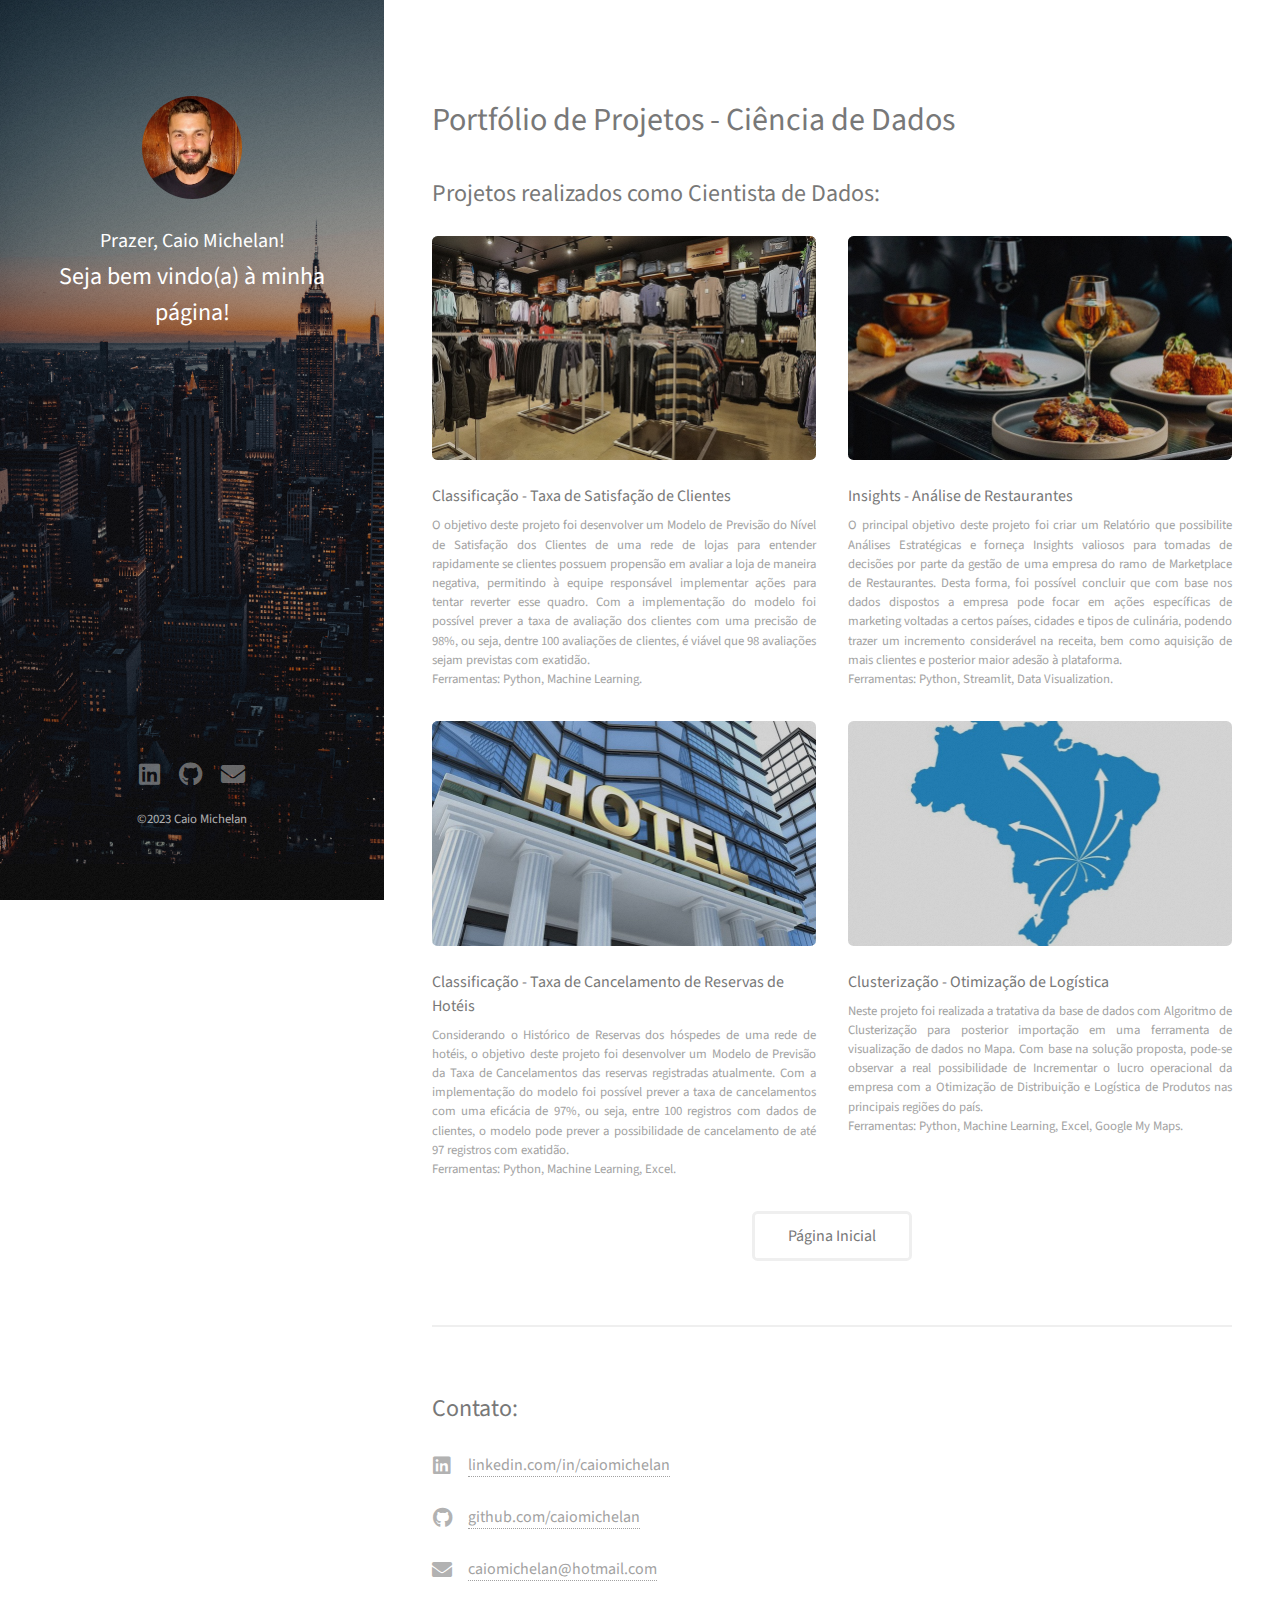
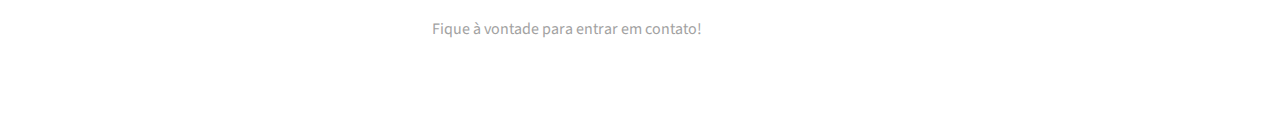
==== commit d54cc5b1: "Update portfolio.html" ====
--- a/portfolio.html
+++ b/portfolio.html
@@ -1,8 +1,8 @@
 <!DOCTYPE HTML>
 <!--
-	Strata by HTML5 UP
-	html5up.net | @ajlkn
-	Free for personal and commercial use under the CCA 3.0 license (html5up.net/license)
+	Página Pessoal - Portfólio de Projetos
+	Caio Michelan de Macedo
+	Informações pessoais e profissionais
 -->
 <html>
 	<head>
@@ -25,35 +25,48 @@
 		<!-- Main -->
 			<div id="main">
 
-				<!-- One -->
+				<!-- Portfolio -->
 					<section id="one">
 						<h1>Portfólio de Projetos - Ciência de Dados</h1>
 						<h2>Projetos realizados como Cientista de Dados:</h2>
 						<div class="row">
 							<article class="col-6 col-12-xsmall work-item">
+								<a href="https://github.com/caiomichelan/classification-customer_satisfaction_rate" class="image fit thumb"><img src="images/Store.jpg" alt="" /></a>
+								<h3>Classificação - Taxa de Satisfação de Clientes</h3>
+								<p Align="justify">O objetivo deste projeto foi desenvolver um Modelo de Previsão do Nível de Satisfação dos Clientes de uma rede de lojas
+									 para entender rapidamente se clientes possuem propensão em avaliar a loja de maneira negativa, permitindo à equipe responsável 
+									 implementar ações para tentar reverter esse quadro. Com a implementação do modelo foi possível prever a taxa de avaliação dos clientes
+									 com uma precisão de 98%, ou seja, dentre 100 avaliações de clientes, é viável que 98 avaliações sejam previstas com exatidão.<br />
+									Ferramentas: Python, Machine Learning.
+								</p>
+							</article>
+							<article class="col-6 col-12-xsmall work-item">
 								<a href="https://github.com/caiomichelan/insights-analise_restaurantes" class="image fit thumb"><img src="images/Restaurant.jpg" alt="" /></a>
 								<h3>Insights - Análise de Restaurantes</h3>
-								<p Align="justify">O principal objetivo deste projeto foi criar um relatório que possibilite análises estratégicas e forneça
-									Insights valiosos para tomadas de decisões por parte da gestão da empresa. Desta forma podemos concluir que com base nos dados 
-									dispostos a empresa pode focar em ações específicas de marketing voltadas a certos países, cidades e tipos de culinária, 
-									podendo trazer um incremento considerável na receita, bem como aquisição de mais clientes e posterior maior adesão à plataforma.<br />
+								<p Align="justify">O principal objetivo deste projeto foi criar um Relatório que possibilite Análises Estratégicas e forneça
+									Insights valiosos para tomadas de decisões por parte da gestão de uma empresa do ramo de Marketplace de Restaurantes. Desta 
+									forma, foi possível concluir que com base nos dados dispostos a empresa pode focar em ações específicas de marketing voltadas 
+									a certos países, cidades e tipos de culinária, podendo trazer um incremento considerável na receita, bem como aquisição de mais 
+									clientes e posterior maior adesão à plataforma.<br />
 									Ferramentas: Python, Streamlit, Data Visualization.
 								</p>
 							</article>
 							<article class="col-6 col-12-xsmall work-item">
-								<a href="https://github.com/caiomichelan/classificacao-tx_cancel_reserv_hoteis" class="image fit thumb"><img src="images/Hotel_01.jpg" alt="" /></a>
+								<a href="https://github.com/caiomichelan/classificacao-tx_cancel_reserv_hoteis" class="image fit thumb"><img src="images/Hotel.jpg" alt="" /></a>
 								<h3>Classificação - Taxa de Cancelamento de Reservas de Hotéis</h3>
-								<p Align="justify">Com a implementação do modelo, foi possível prever a taxa de cancelamentos com uma eficácia de 97%, ou seja,
-									entre 100 registros com dados de clientes, o modelo pode prever a possibilidade de cancelamento de até 97 registros
-									com exatidão.<br />
+								<p Align="justify">Considerando o Histórico de Reservas dos hóspedes de uma rede de hotéis, o objetivo deste projeto foi desenvolver um 
+									Modelo de Previsão da Taxa de Cancelamentos das reservas registradas atualmente. Com a implementação do modelo foi possível prever a 
+									taxa de cancelamentos com uma eficácia de 97%, ou seja, entre 100 registros com dados de clientes, o modelo pode prever a possibilidade 
+									de cancelamento de até 97 registros com exatidão.<br />
 									Ferramentas: Python, Machine Learning, Excel.
 								</p>
 							</article>
 							<article class="col-6 col-12-xsmall work-item">
 								<a href="https://github.com/caiomichelan/clusterizacao-otimizacao_logistica" class="image fit thumb"><img src="images/Map_Log.jpg" alt="" /></a>
 								<h3>Clusterização - Otimização de Logística</h3>
-								<p Align="justify">Com base na solução proposta, pode-se observar a real possibilidade de Incrementar o lucro operacional da empresa 
-									com a Otimização de Distribuição e Logística de Produtos nas principais regiões do país.<br />
+								<p Align="justify">Neste projeto foi realizada a tratativa da base de dados com Algoritmo de Clusterização para posterior importação
+									 em uma ferramenta de visualização de dados no Mapa. Com base na solução proposta, pode-se observar a real possibilidade de Incrementar 
+									 o lucro operacional da empresa com a Otimização de Distribuição e Logística de Produtos nas principais regiões do país.<br />
 									Ferramentas: Python, Machine Learning, Excel, Google My Maps.
 								</p>
 							</article>							
@@ -63,7 +76,7 @@
 
 					</section>
 
-				<!-- Two -->
+				<!-- Contact -->
 					<section id="two">
 						<h2>Contato:</h2>
 						<div class="row">
@@ -97,7 +110,6 @@
 					</ul>
 					<ul class="copyright">
 						<p>&copy;2023 Caio Michelan <br />
-						<!--Design: <a href="http://html5up.net">HTML5 UP</a>-->
 						</p>
 					</ul>
 				</div>
--- a/assets/css/main.css
+++ b/assets/css/main.css
@@ -2,9 +2,9 @@
 @import url("https://fonts.googleapis.com/css?family=Source+Sans+Pro:400,400italic");
 
 /*
-	Strata by HTML5 UP
-	html5up.net | @ajlkn
-	Free for personal and commercial use under the CCA 3.0 license (html5up.net/license)
+	Página Pessoal
+	Caio Michelan de Macedo
+	Informações pessoais e profissionais
 */
 
 html, body, div, span, applet, object,
@@ -3217,5 +3217,4 @@
 				margin-left: 0;
 				padding-left: 0;
 			}
-
-	}
+	}
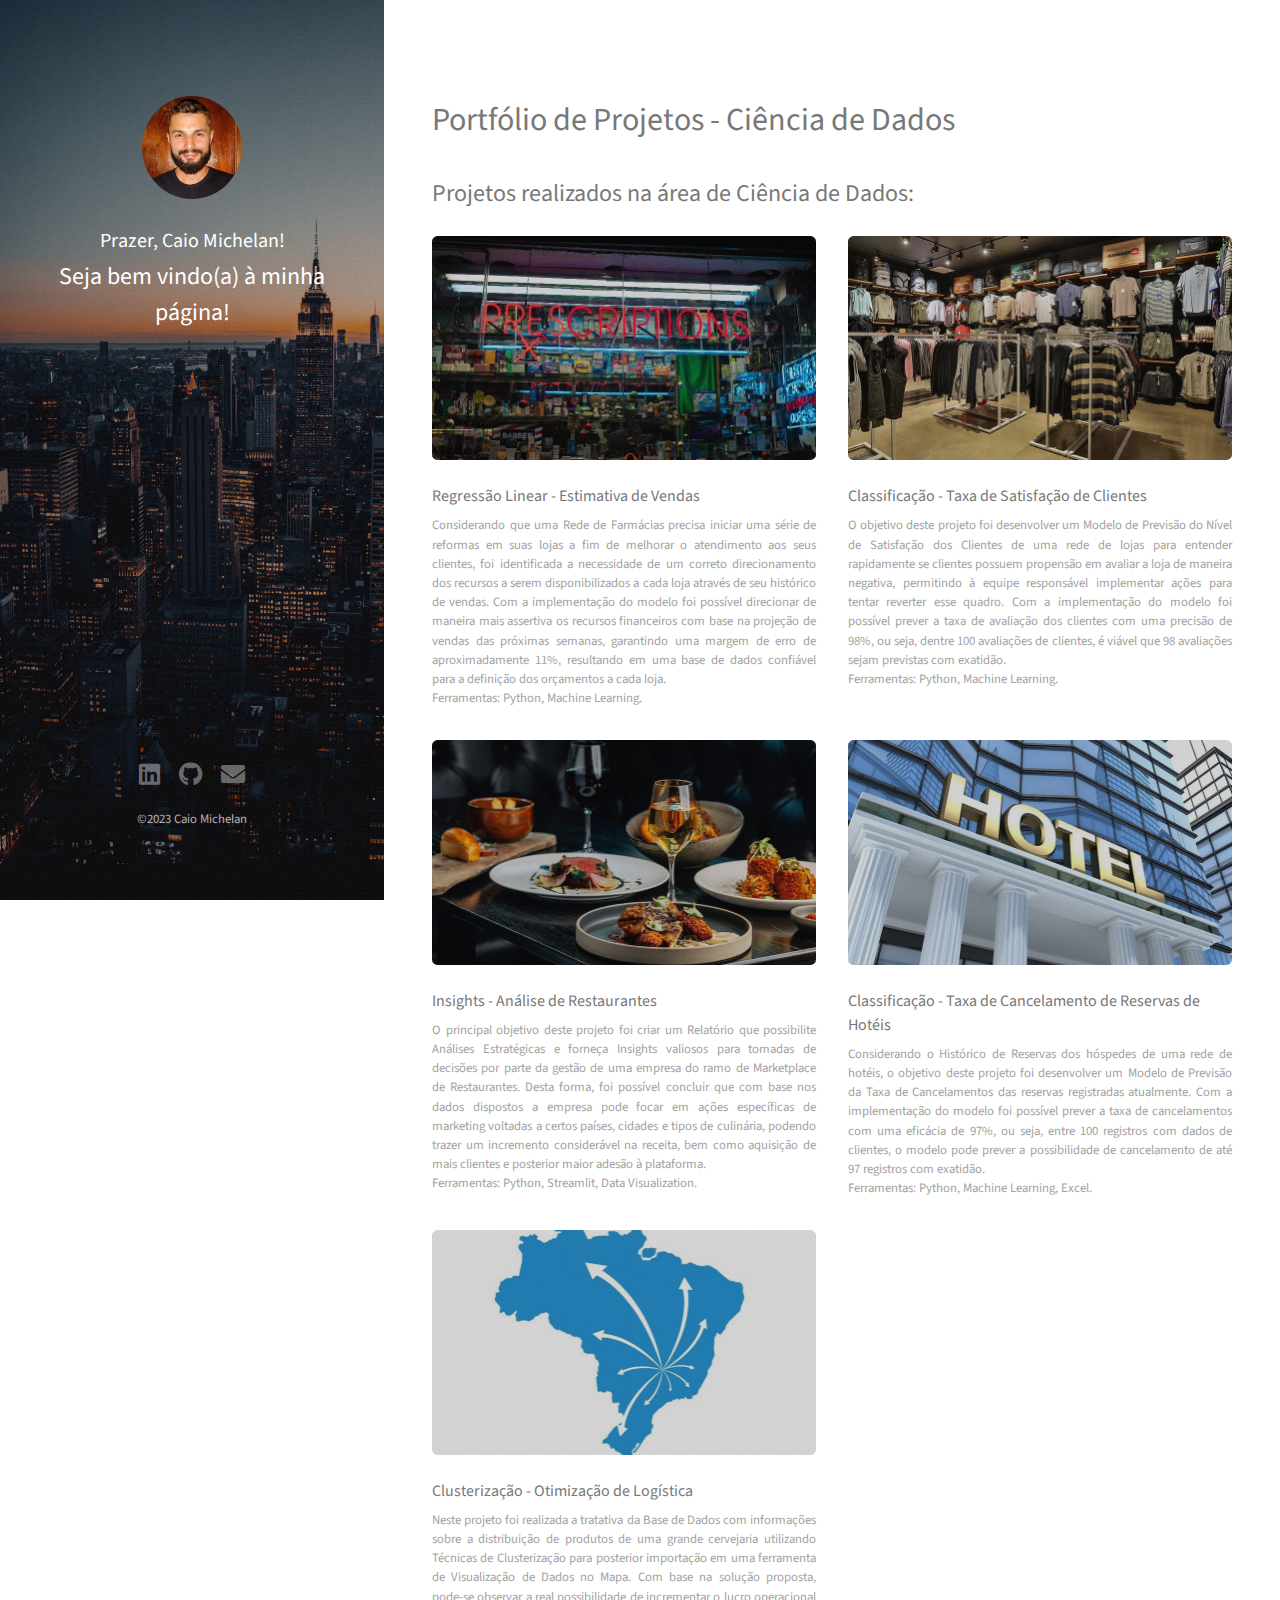
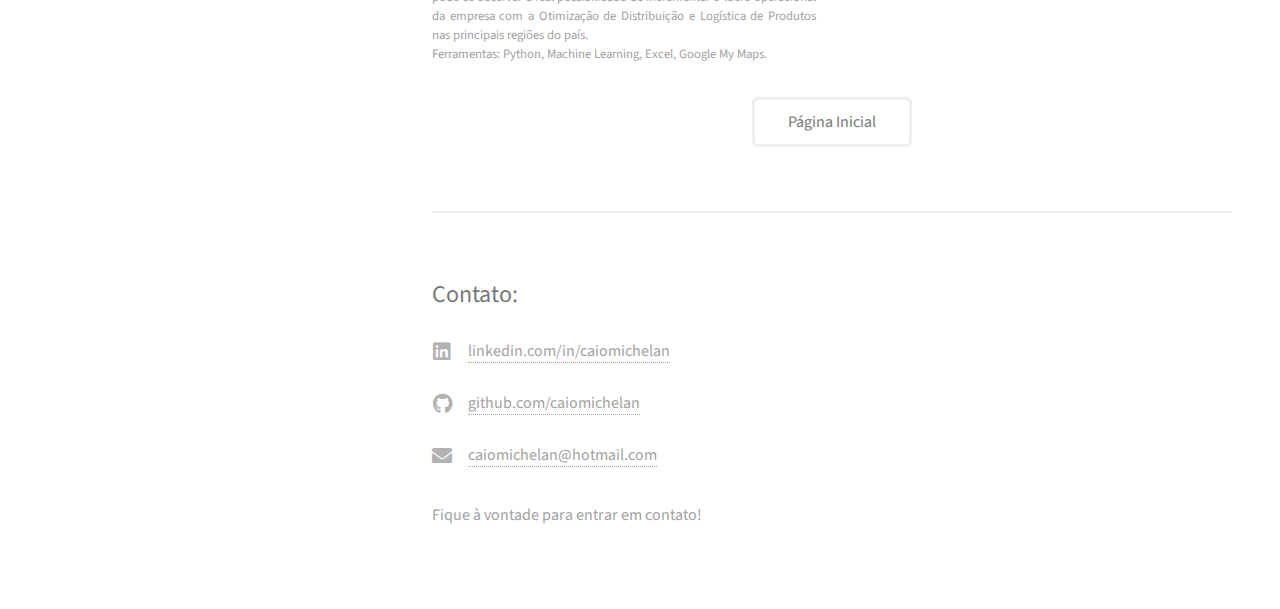
==== commit 9bce0edf: "Update portfolio.html" ====
--- a/portfolio.html
+++ b/portfolio.html
@@ -28,15 +28,26 @@
 				<!-- Portfolio -->
 					<section id="one">
 						<h1>Portfólio de Projetos - Ciência de Dados</h1>
-						<h2>Projetos realizados como Cientista de Dados:</h2>
+						<h2>Projetos realizados na área de Ciência de Dados:</h2>
 						<div class="row">
+							<article class="col-6 col-12-xsmall work-item">
+								<a href="https://github.com/caiomichelan/linear_regression-sales_estimation" class="image fit thumb"><img src="images/Pharmacy.jpg" alt="" /></a>
+								<h3>Regressão Linear - Estimativa de Vendas</h3>
+								<p Align="justify">Considerando que uma Rede de Farmácias precisa iniciar uma série de reformas em suas lojas a fim de melhorar o atendimento 
+									aos seus clientes, foi identificada a necessidade de um correto direcionamento dos recursos a serem disponibilizados a cada loja através de 
+									seu histórico de vendas. Com a implementação do modelo foi possível direcionar de maneira mais assertiva os recursos financeiros com base na 
+									projeção de vendas das próximas semanas, garantindo uma margem de erro de aproximadamente 11%, resultando em uma base de dados confiável para 
+									a definição dos orçamentos a cada loja.<br />
+									Ferramentas: Python, Machine Learning.
+								</p>
+							</article>	
 							<article class="col-6 col-12-xsmall work-item">
 								<a href="https://github.com/caiomichelan/classification-customer_satisfaction_rate" class="image fit thumb"><img src="images/Store.jpg" alt="" /></a>
 								<h3>Classificação - Taxa de Satisfação de Clientes</h3>
 								<p Align="justify">O objetivo deste projeto foi desenvolver um Modelo de Previsão do Nível de Satisfação dos Clientes de uma rede de lojas
-									 para entender rapidamente se clientes possuem propensão em avaliar a loja de maneira negativa, permitindo à equipe responsável 
-									 implementar ações para tentar reverter esse quadro. Com a implementação do modelo foi possível prever a taxa de avaliação dos clientes
-									 com uma precisão de 98%, ou seja, dentre 100 avaliações de clientes, é viável que 98 avaliações sejam previstas com exatidão.<br />
+									para entender rapidamente se clientes possuem propensão em avaliar a loja de maneira negativa, permitindo à equipe responsável 
+									implementar ações para tentar reverter esse quadro. Com a implementação do modelo foi possível prever a taxa de avaliação dos clientes
+									com uma precisão de 98%, ou seja, dentre 100 avaliações de clientes, é viável que 98 avaliações sejam previstas com exatidão.<br />
 									Ferramentas: Python, Machine Learning.
 								</p>
 							</article>
@@ -64,9 +75,10 @@
 							<article class="col-6 col-12-xsmall work-item">
 								<a href="https://github.com/caiomichelan/clusterizacao-otimizacao_logistica" class="image fit thumb"><img src="images/Map_Log.jpg" alt="" /></a>
 								<h3>Clusterização - Otimização de Logística</h3>
-								<p Align="justify">Neste projeto foi realizada a tratativa da base de dados com Algoritmo de Clusterização para posterior importação
-									 em uma ferramenta de visualização de dados no Mapa. Com base na solução proposta, pode-se observar a real possibilidade de Incrementar 
-									 o lucro operacional da empresa com a Otimização de Distribuição e Logística de Produtos nas principais regiões do país.<br />
+								<p Align="justify">Neste projeto foi realizada a tratativa da Base de Dados com informações sobre a distribuição de produtos de uma grande cervejaria 
+									utilizando Técnicas de Clusterização para posterior importação em uma ferramenta de Visualização de Dados no Mapa. 
+									Com base na solução proposta, pode-se observar a real possibilidade de incrementar o lucro operacional da empresa com a
+									Otimização de Distribuição e Logística de Produtos nas principais regiões do país.<br />
 									Ferramentas: Python, Machine Learning, Excel, Google My Maps.
 								</p>
 							</article>							
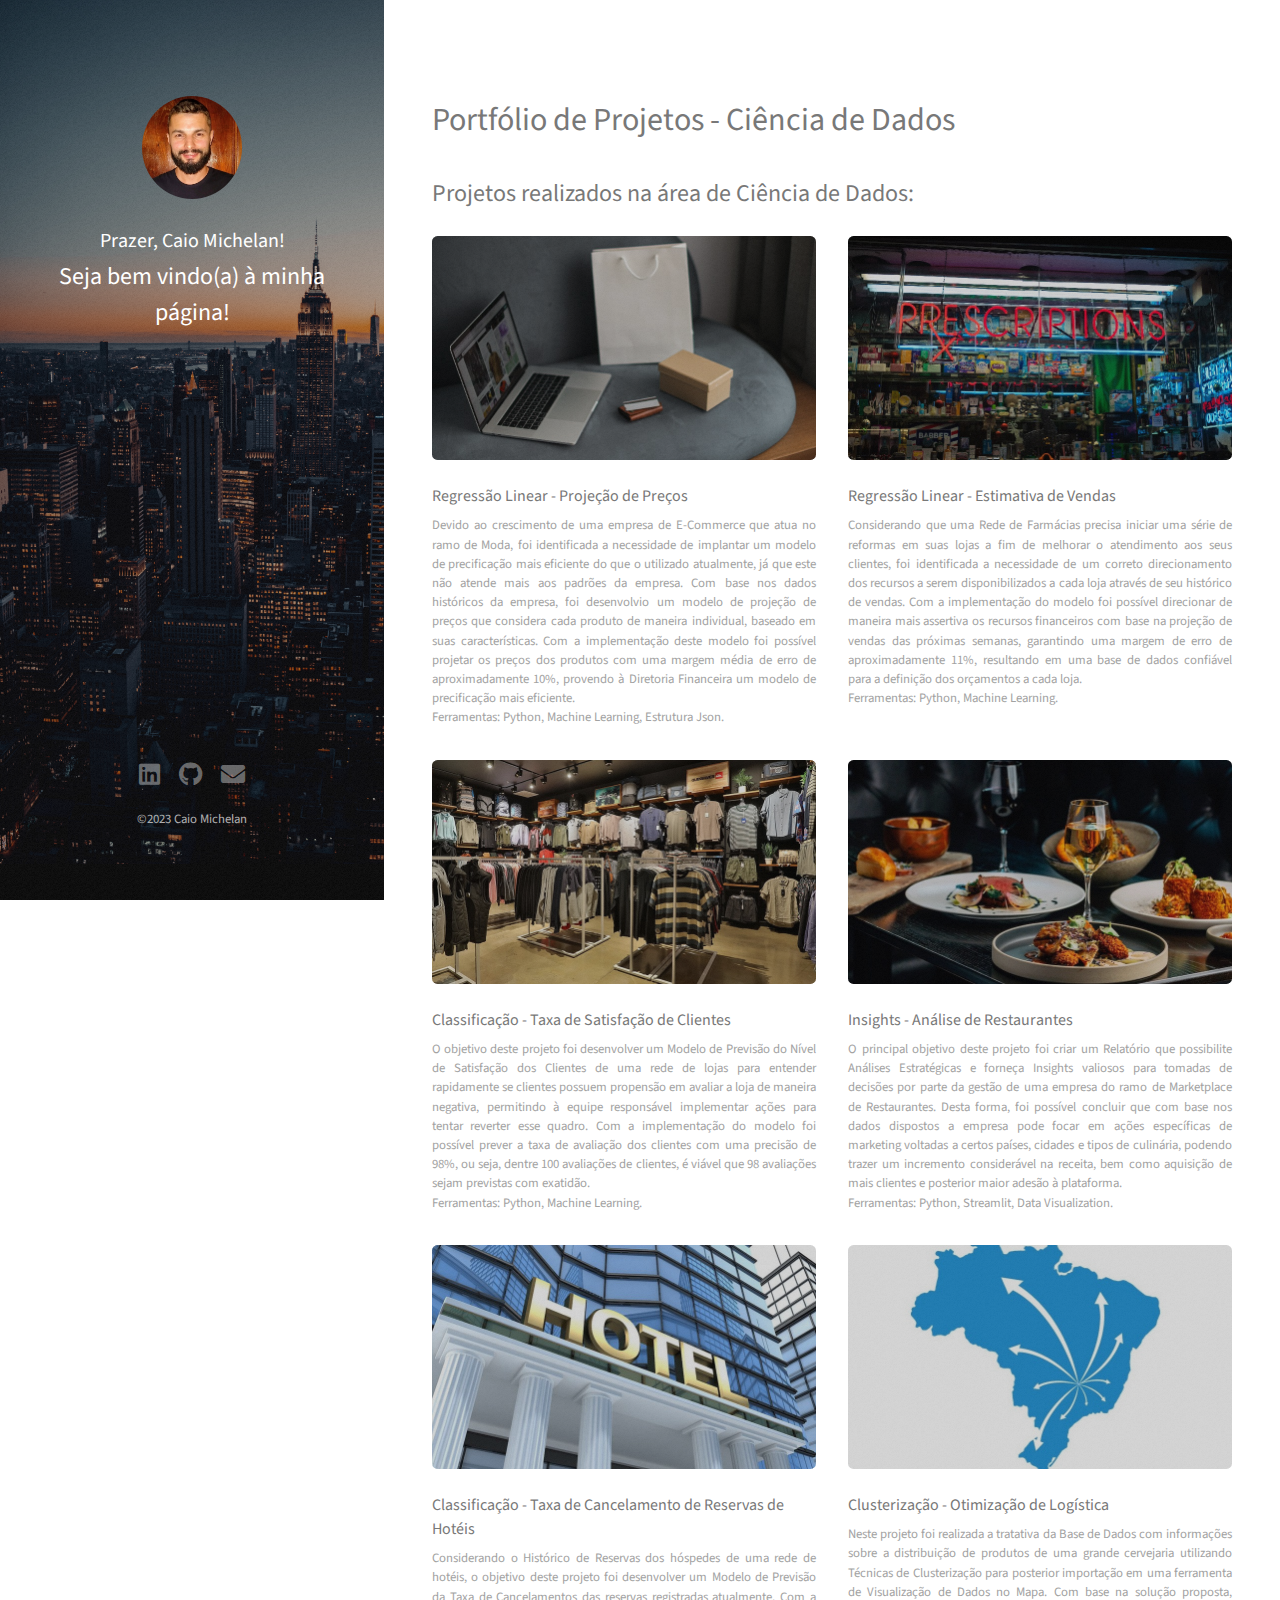
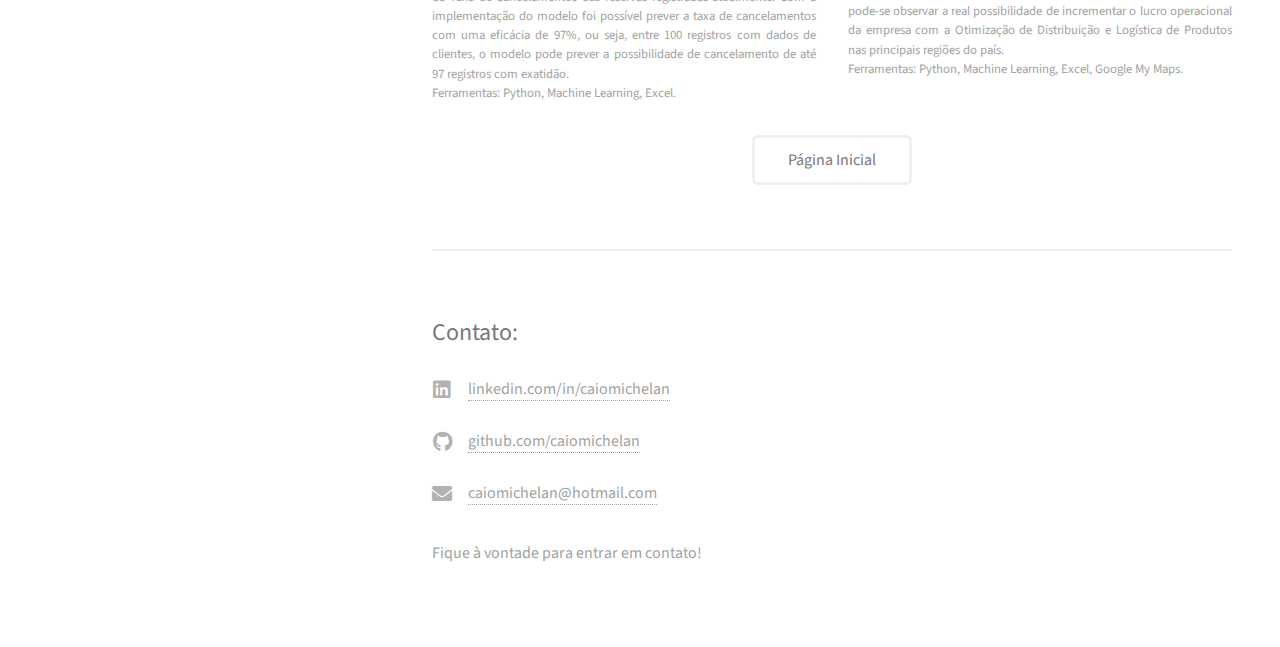
==== commit 801733ee: "Update portfolio.html" ====
--- a/portfolio.html
+++ b/portfolio.html
@@ -30,6 +30,17 @@
 						<h1>Portfólio de Projetos - Ciência de Dados</h1>
 						<h2>Projetos realizados na área de Ciência de Dados:</h2>
 						<div class="row">
+							<article class="col-6 col-12-xsmall work-item">
+								<a href="https://github.com/caiomichelan/linear_regression-price_prediction" class="image fit thumb"><img src="images/Ecommerce.jpg" alt="" /></a>
+								<h3>Regressão Linear - Projeção de Preços</h3>
+								<p Align="justify">Devido ao crescimento de uma empresa de E-Commerce que atua no ramo de Moda, foi identificada a necessidade de implantar um modelo de 
+									precificação mais eficiente do que o utilizado atualmente, já que este não atende mais aos padrões da empresa. Com base nos dados históricos da empresa, 
+									foi desenvolvio um modelo de projeção de preços que considera cada produto de maneira individual, baseado em suas características. Com a implementação 
+									deste modelo foi possível projetar os preços dos produtos com uma margem média de erro de aproximadamente 10%, provendo à Diretoria Financeira um modelo 
+									de precificação mais eficiente.<br />
+									Ferramentas: Python, Machine Learning, Estrutura Json.
+								</p>
+							</article>
 							<article class="col-6 col-12-xsmall work-item">
 								<a href="https://github.com/caiomichelan/linear_regression-sales_estimation" class="image fit thumb"><img src="images/Pharmacy.jpg" alt="" /></a>
 								<h3>Regressão Linear - Estimativa de Vendas</h3>
@@ -137,3 +148,4 @@
 
 	</body>
 </html>
+
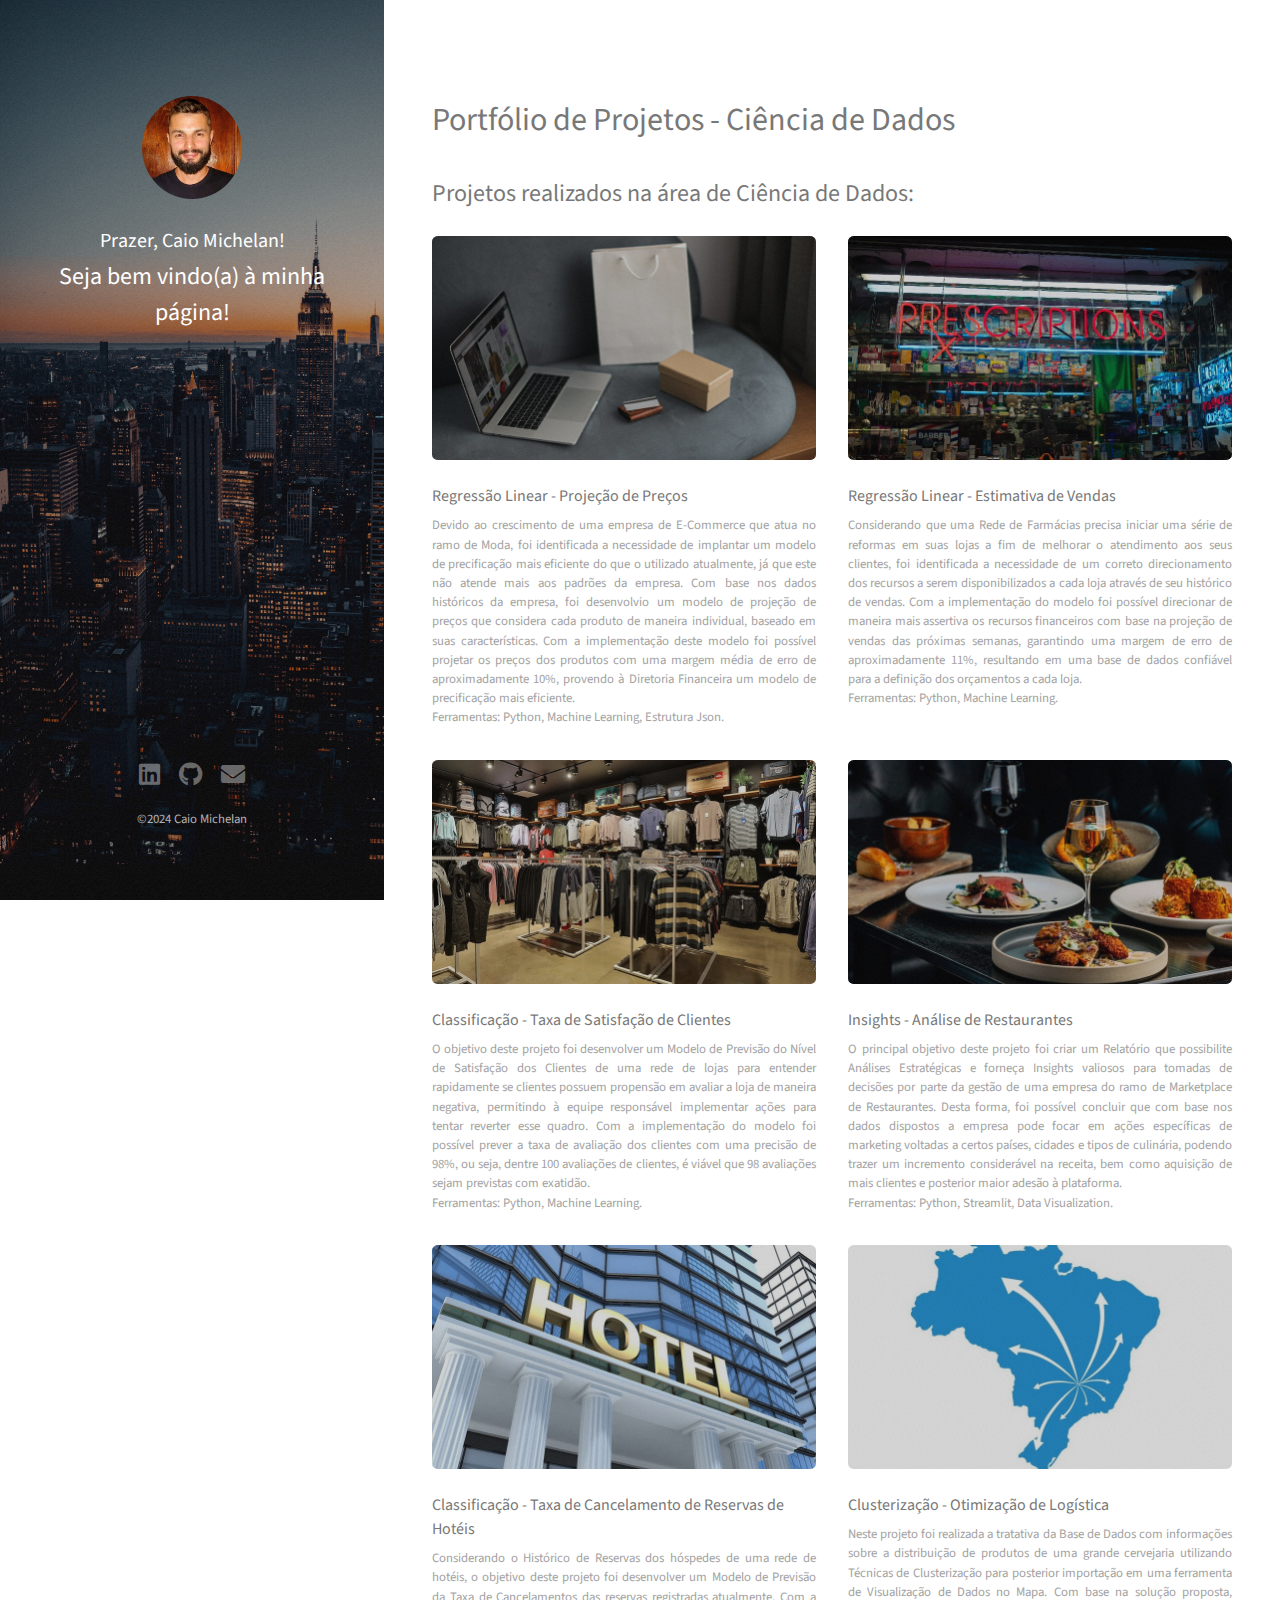
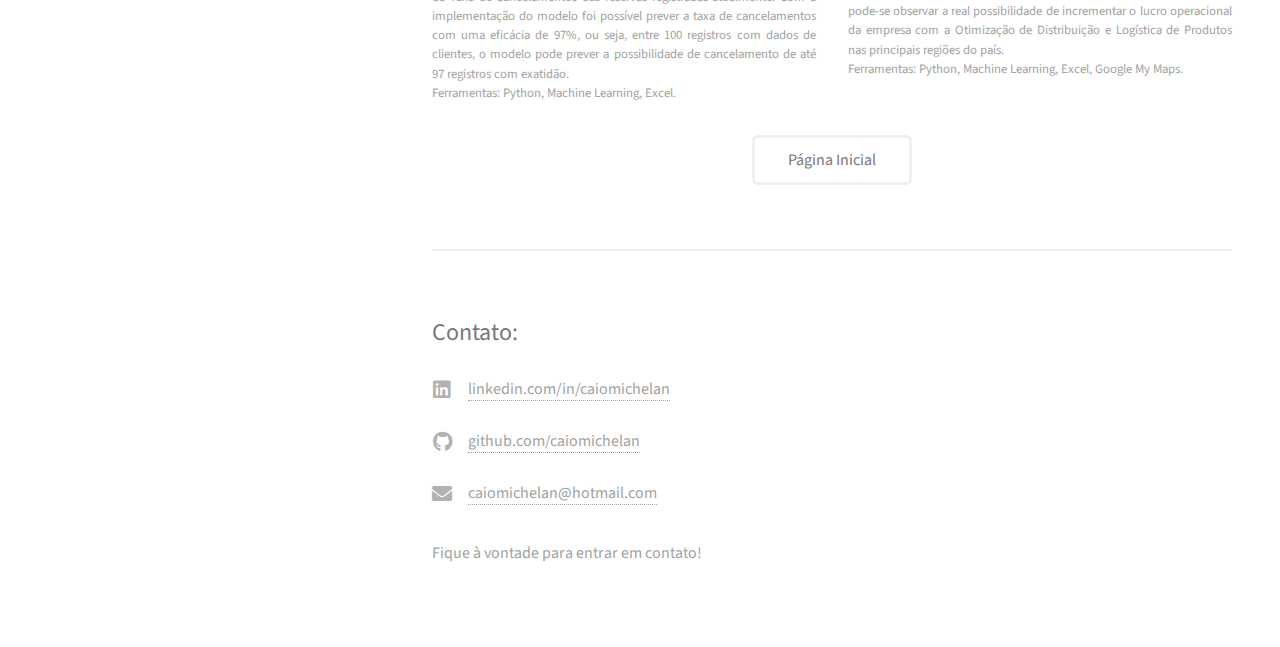
==== commit 5eb699f4: "Update portfolio.html" ====
--- a/portfolio.html
+++ b/portfolio.html
@@ -132,7 +132,7 @@
 						<li><a href="mailto:caiomichelan@hotmail.com" class="icon solid fa-envelope"><span class="label">Email</span></a></li>
 					</ul>
 					<ul class="copyright">
-						<p>&copy;2023 Caio Michelan <br />
+						<p>&copy;2024 Caio Michelan <br />
 						</p>
 					</ul>
 				</div>
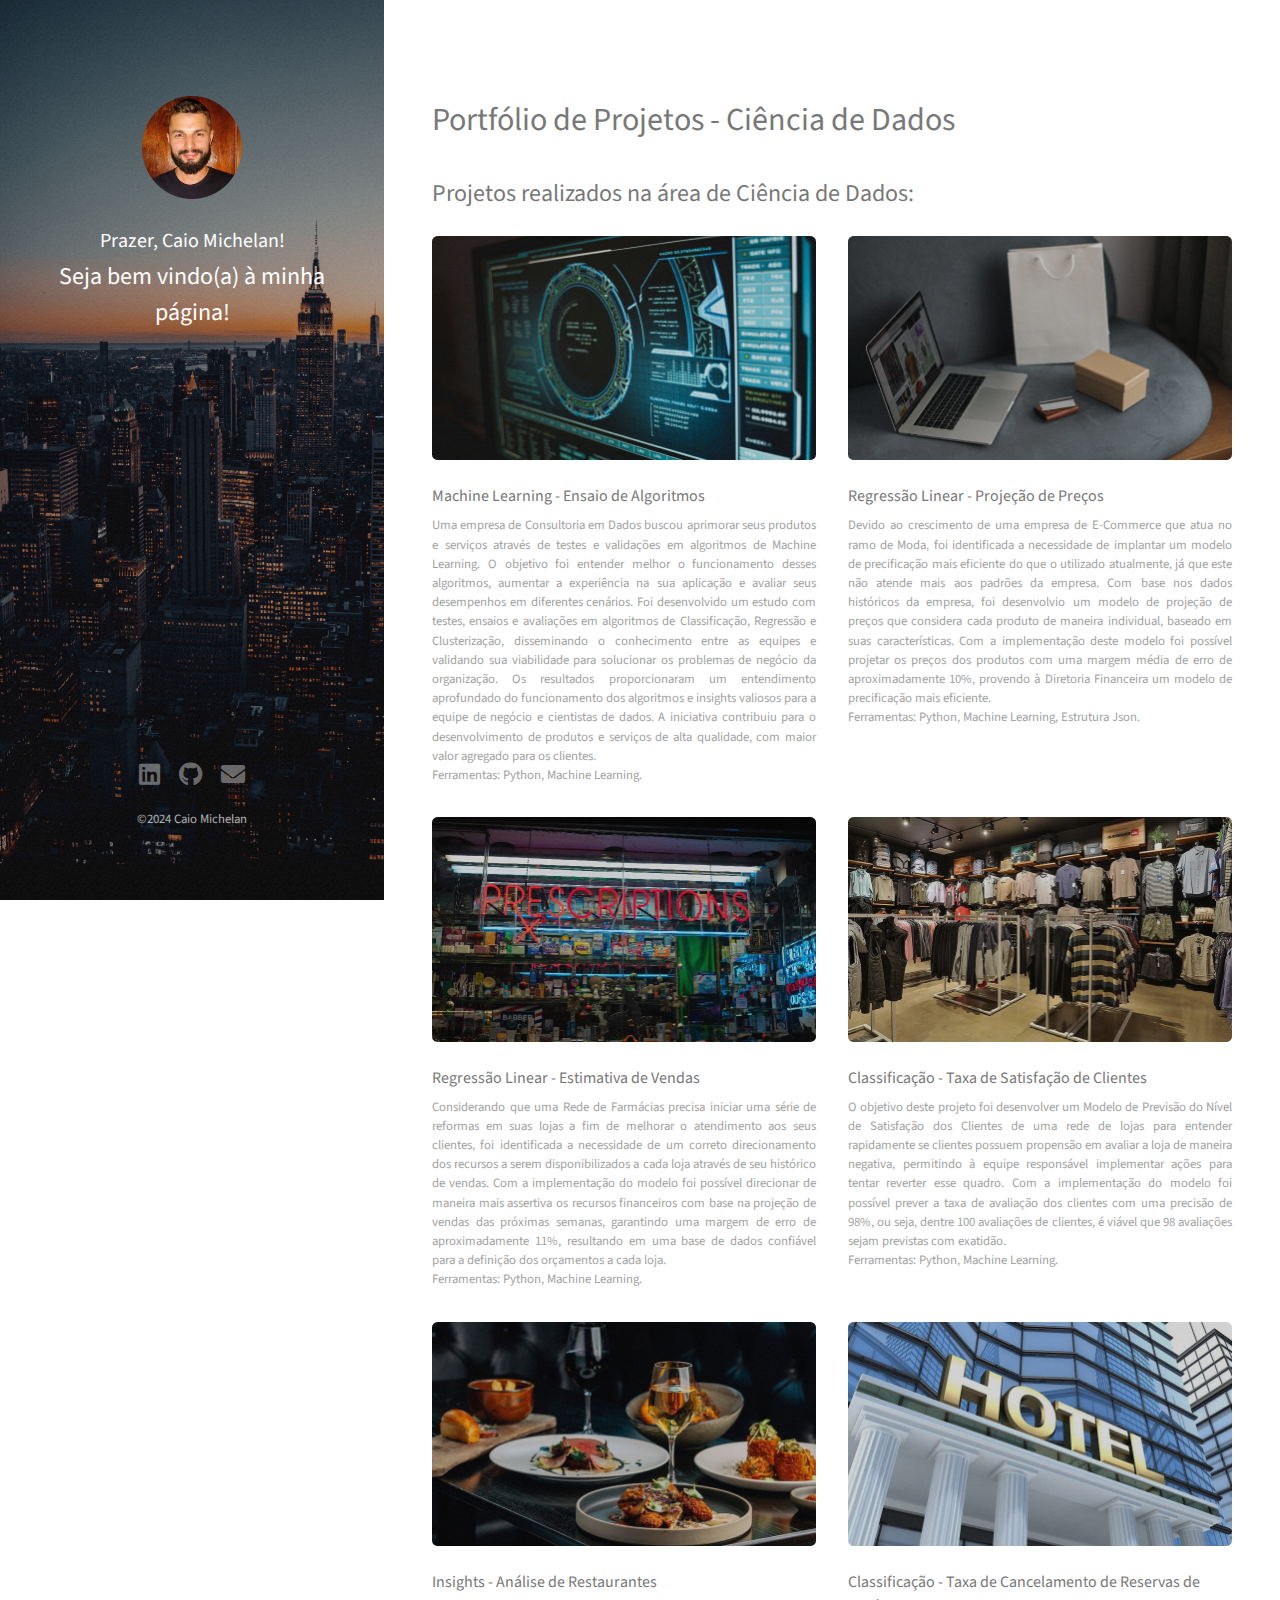
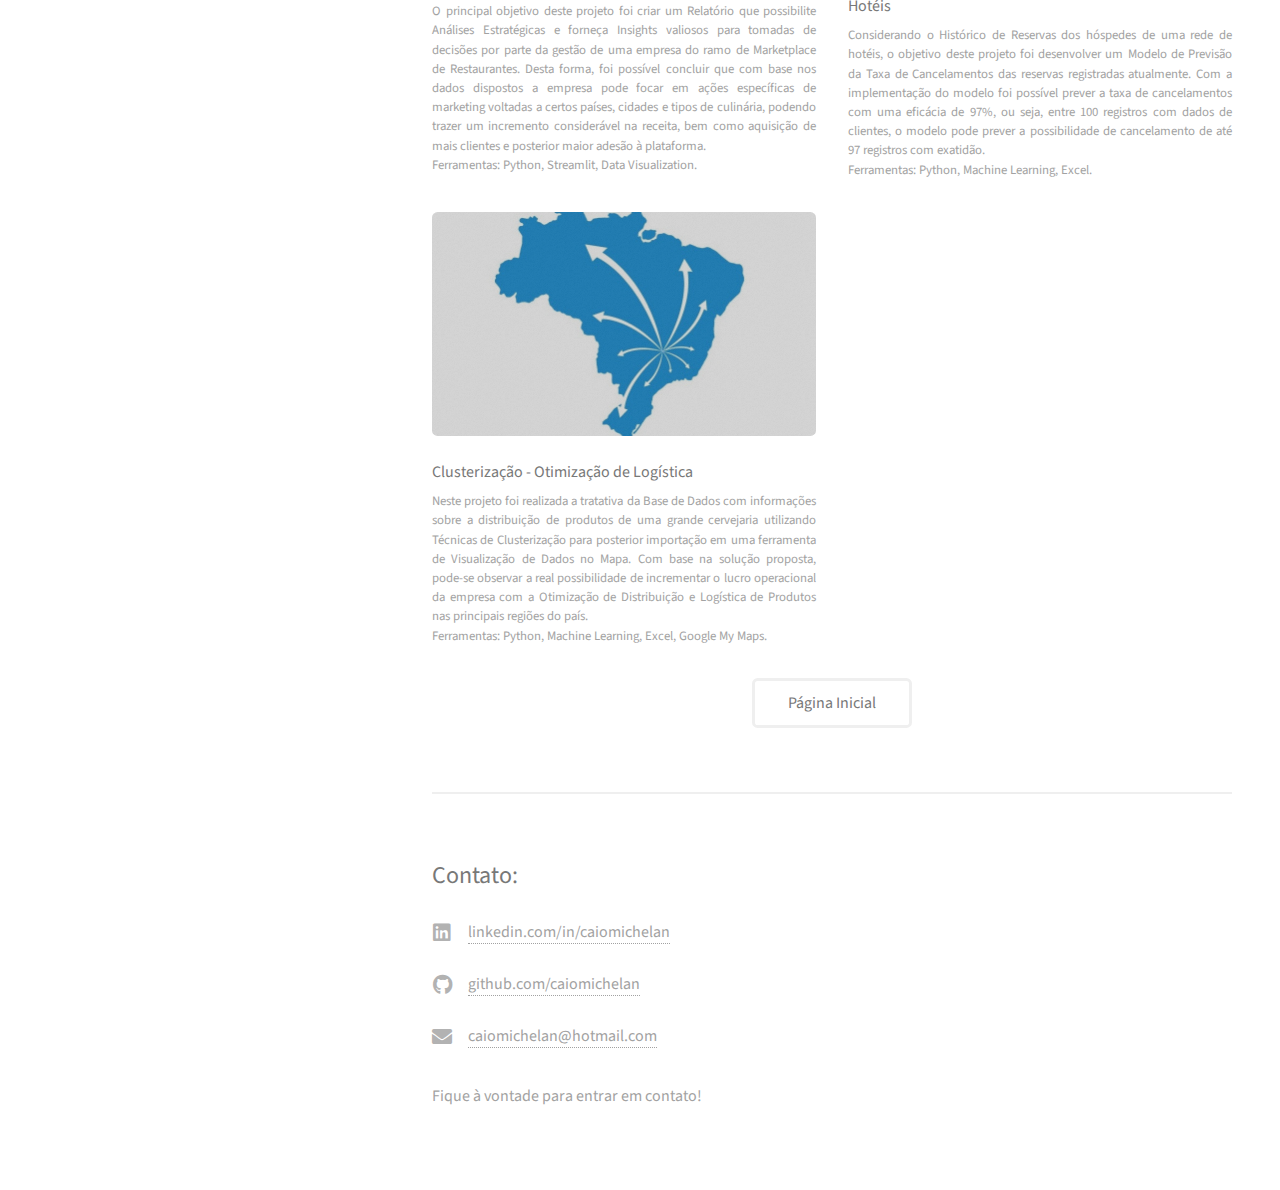
==== commit c454cc33: "Update portfolio.html" ====
--- a/portfolio.html
+++ b/portfolio.html
@@ -30,6 +30,19 @@
 						<h1>Portfólio de Projetos - Ciência de Dados</h1>
 						<h2>Projetos realizados na área de Ciência de Dados:</h2>
 						<div class="row">
+							<article class="col-6 col-12-xsmall work-item">
+								<a href="https://github.com/caiomichelan/machine_learning-algorithms_essay" class="image fit thumb"><img src="images/Algorithms_Essay.jpg" alt="" /></a>
+								<h3>Machine Learning - Ensaio de Algoritmos</h3>
+								<p Align="justify">Uma empresa de Consultoria em Dados buscou aprimorar seus produtos e serviços através de testes e validações em algoritmos de 
+									Machine Learning. O objetivo foi entender melhor o funcionamento desses algoritmos, aumentar a experiência na sua aplicação e avaliar seus 
+									desempenhos em diferentes cenários. Foi desenvolvido um estudo com testes, ensaios e avaliações em algoritmos de Classificação, Regressão e 
+									Clusterização, disseminando o conhecimento entre as equipes e validando sua viabilidade para solucionar os problemas de negócio da 
+									organização. Os resultados proporcionaram um entendimento aprofundado do funcionamento dos algoritmos e insights valiosos para a equipe de 
+									negócio e cientistas de dados. A iniciativa contribuiu para o desenvolvimento de produtos e serviços de alta qualidade, com maior valor 
+									agregado para os clientes.<br />
+									Ferramentas: Python, Machine Learning.
+								</p>
+							</article>
 							<article class="col-6 col-12-xsmall work-item">
 								<a href="https://github.com/caiomichelan/linear_regression-price_prediction" class="image fit thumb"><img src="images/Ecommerce.jpg" alt="" /></a>
 								<h3>Regressão Linear - Projeção de Preços</h3>
@@ -148,4 +161,3 @@
 
 	</body>
 </html>
-
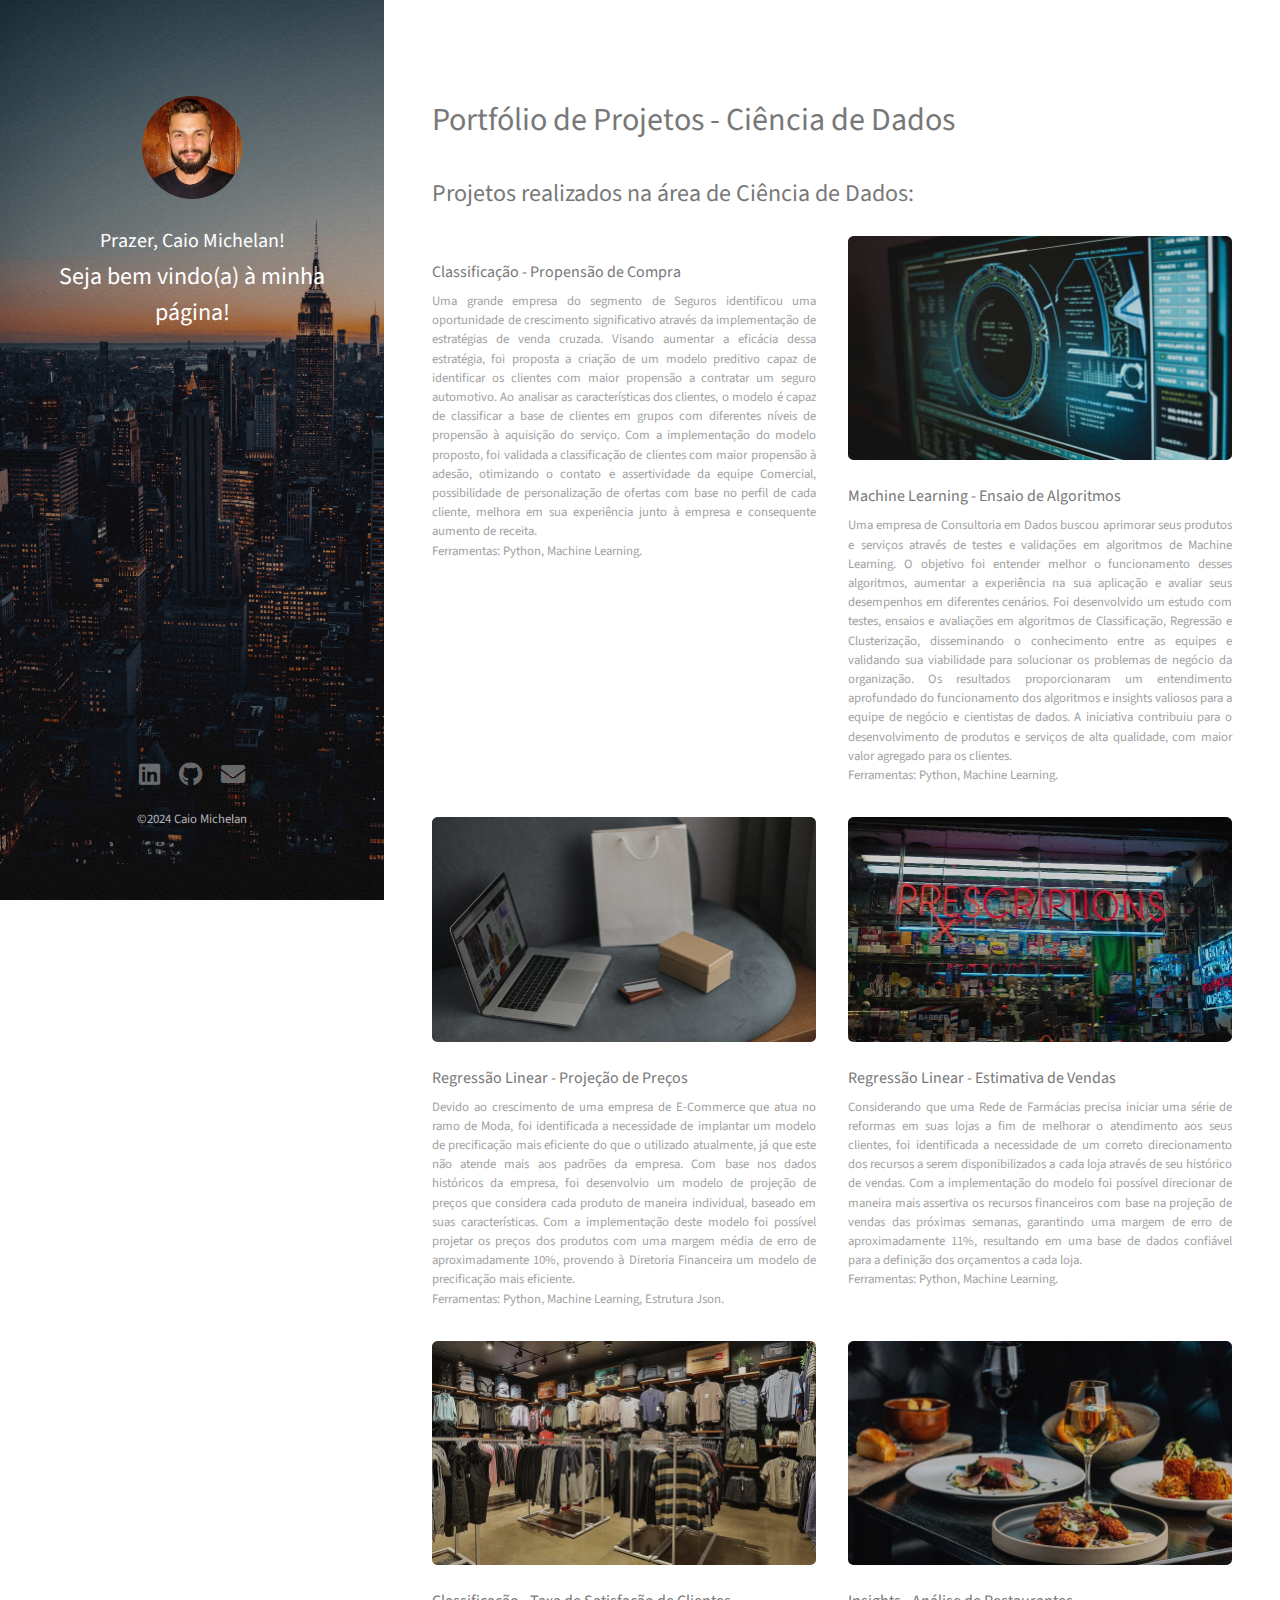
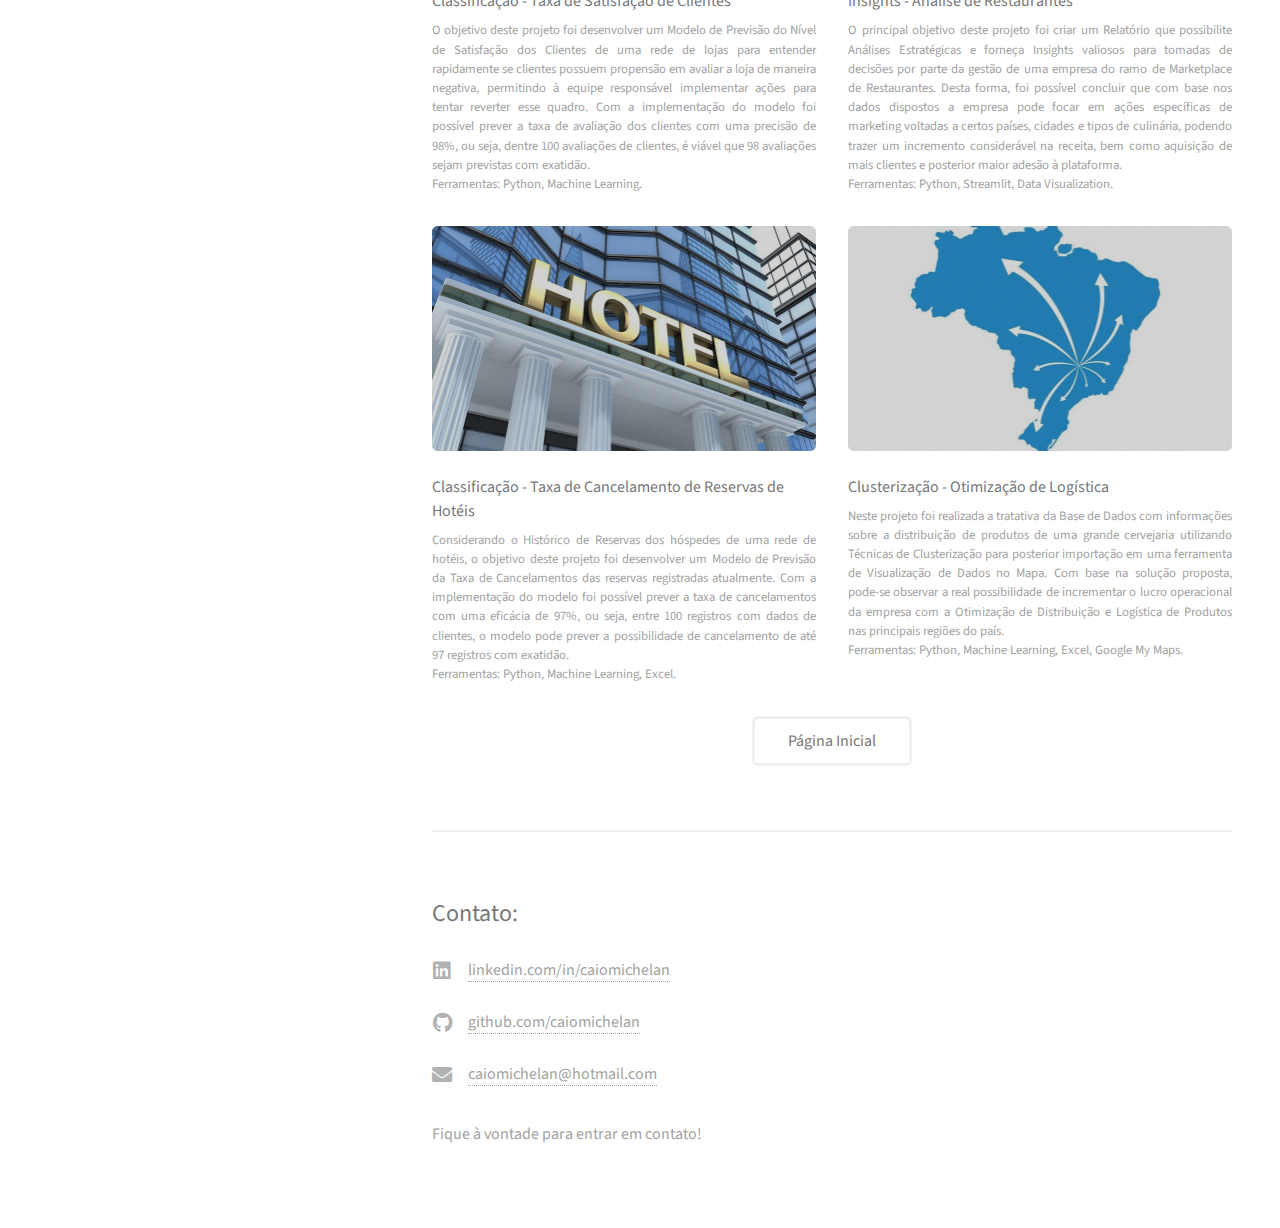
==== commit 13c45caf: "Update portfolio.html" ====
--- a/portfolio.html
+++ b/portfolio.html
@@ -30,6 +30,19 @@
 						<h1>Portfólio de Projetos - Ciência de Dados</h1>
 						<h2>Projetos realizados na área de Ciência de Dados:</h2>
 						<div class="row">
+							<article class="col-6 col-12-xsmall work-item">
+								<a href="https://github.com/caiomichelan/classification-propensity_purchase" class="image fit thumb"><img src="images/Insurance.jpg" alt="" /></a>
+								<h3>Classificação - Propensão de Compra</h3>
+								<p Align="justify">Uma grande empresa do segmento de Seguros identificou uma oportunidade de crescimento significativo através 
+									da implementação de estratégias de venda cruzada. Visando aumentar a eficácia dessa estratégia, foi proposta a criação de um modelo 
+									preditivo capaz de identificar os clientes com maior propensão a contratar um seguro automotivo. Ao analisar as características dos clientes, o 
+									modelo é capaz de classificar a base de clientes em grupos com diferentes níveis de propensão à aquisição do serviço. Com a implementação do 
+									modelo proposto, foi validada a classificação de clientes com maior propensão à adesão, otimizando o contato e assertividade da equipe 
+									Comercial, possibilidade de personalização de ofertas com base no perfil de cada cliente, melhora em sua experiência junto à empresa e 
+									consequente aumento de receita.<br />
+									Ferramentas: Python, Machine Learning.
+								</p>
+							</article>
 							<article class="col-6 col-12-xsmall work-item">
 								<a href="https://github.com/caiomichelan/machine_learning-algorithms_essay" class="image fit thumb"><img src="images/Algorithms_Essay.jpg" alt="" /></a>
 								<h3>Machine Learning - Ensaio de Algoritmos</h3>
@@ -161,3 +174,4 @@
 
 	</body>
 </html>
+
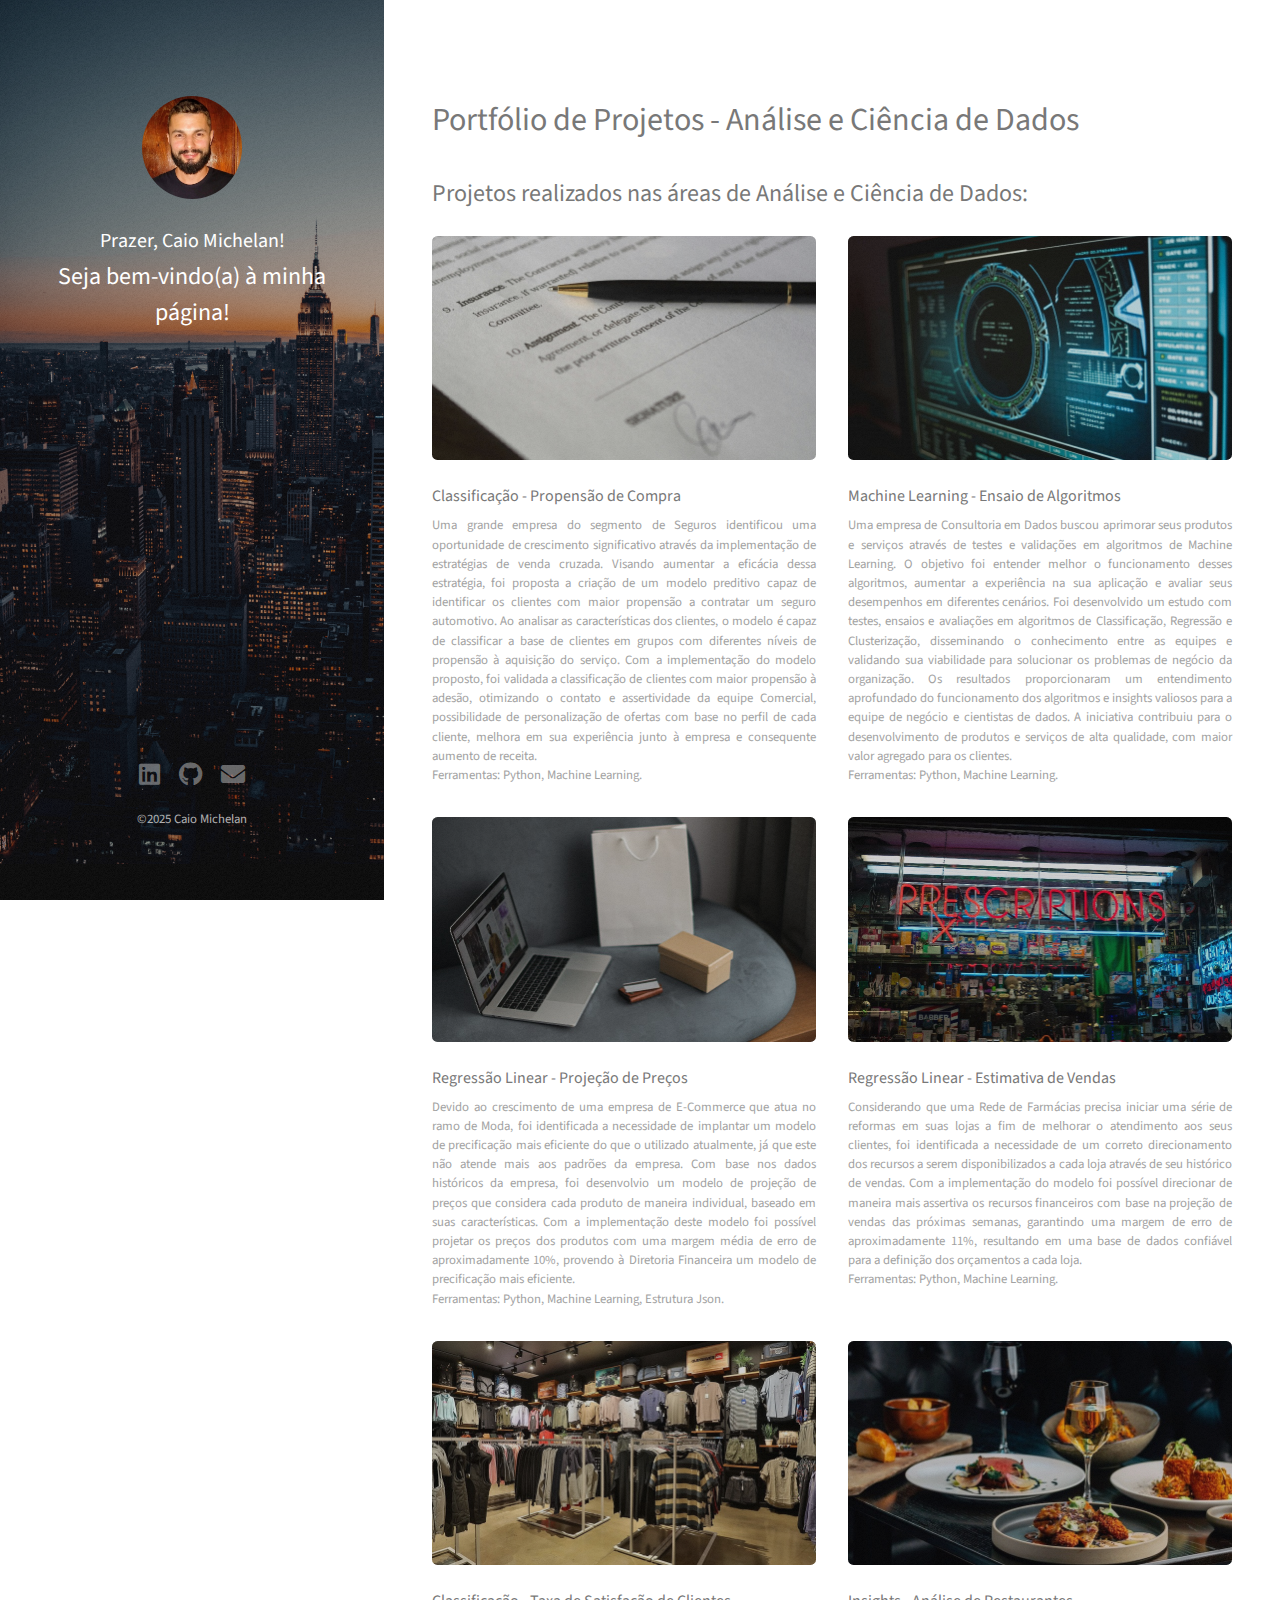
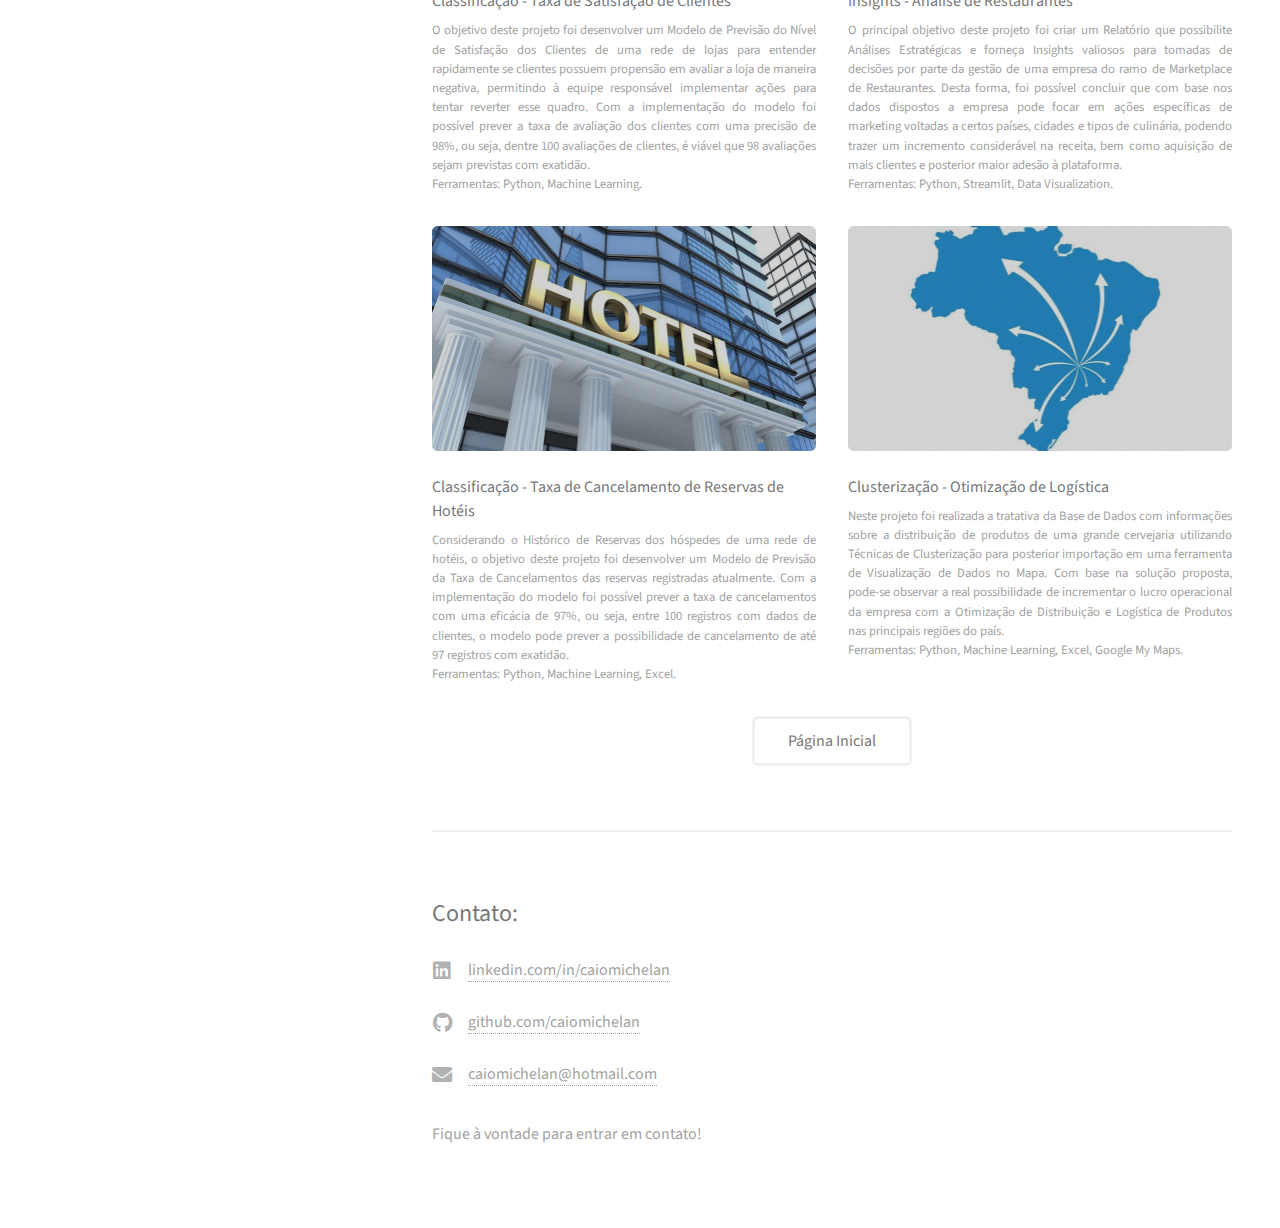
==== commit b45abed3: "Update portfolio.html" ====
--- a/portfolio.html
+++ b/portfolio.html
@@ -18,7 +18,7 @@
 				<div class="inner" Align="center">
 					<a href="index.html" class="image avatar"><img src="images/caio_michelan.jpg" alt="" /></a>
 					<h1 Align="center"><strong>Prazer, Caio Michelan!<br /></strong></h1>
-						<h2 Align="center">Seja bem vindo(a) à minha página!<br /></h2>
+						<h2 Align="center">Seja bem-vindo(a) à minha página!<br /></h2>
 				</div>
 			</header>
 
@@ -27,8 +27,8 @@
 
 				<!-- Portfolio -->
 					<section id="one">
-						<h1>Portfólio de Projetos - Ciência de Dados</h1>
-						<h2>Projetos realizados na área de Ciência de Dados:</h2>
+						<h1>Portfólio de Projetos - Análise e Ciência de Dados</h1>
+						<h2>Projetos realizados nas áreas de Análise e Ciência de Dados:</h2>
 						<div class="row">
 							<article class="col-6 col-12-xsmall work-item">
 								<a href="https://github.com/caiomichelan/classification-propensity_purchase" class="image fit thumb"><img src="images/Insurance.jpg" alt="" /></a>
@@ -158,7 +158,7 @@
 						<li><a href="mailto:caiomichelan@hotmail.com" class="icon solid fa-envelope"><span class="label">Email</span></a></li>
 					</ul>
 					<ul class="copyright">
-						<p>&copy;2024 Caio Michelan <br />
+						<p>&copy;2025 Caio Michelan <br />
 						</p>
 					</ul>
 				</div>
